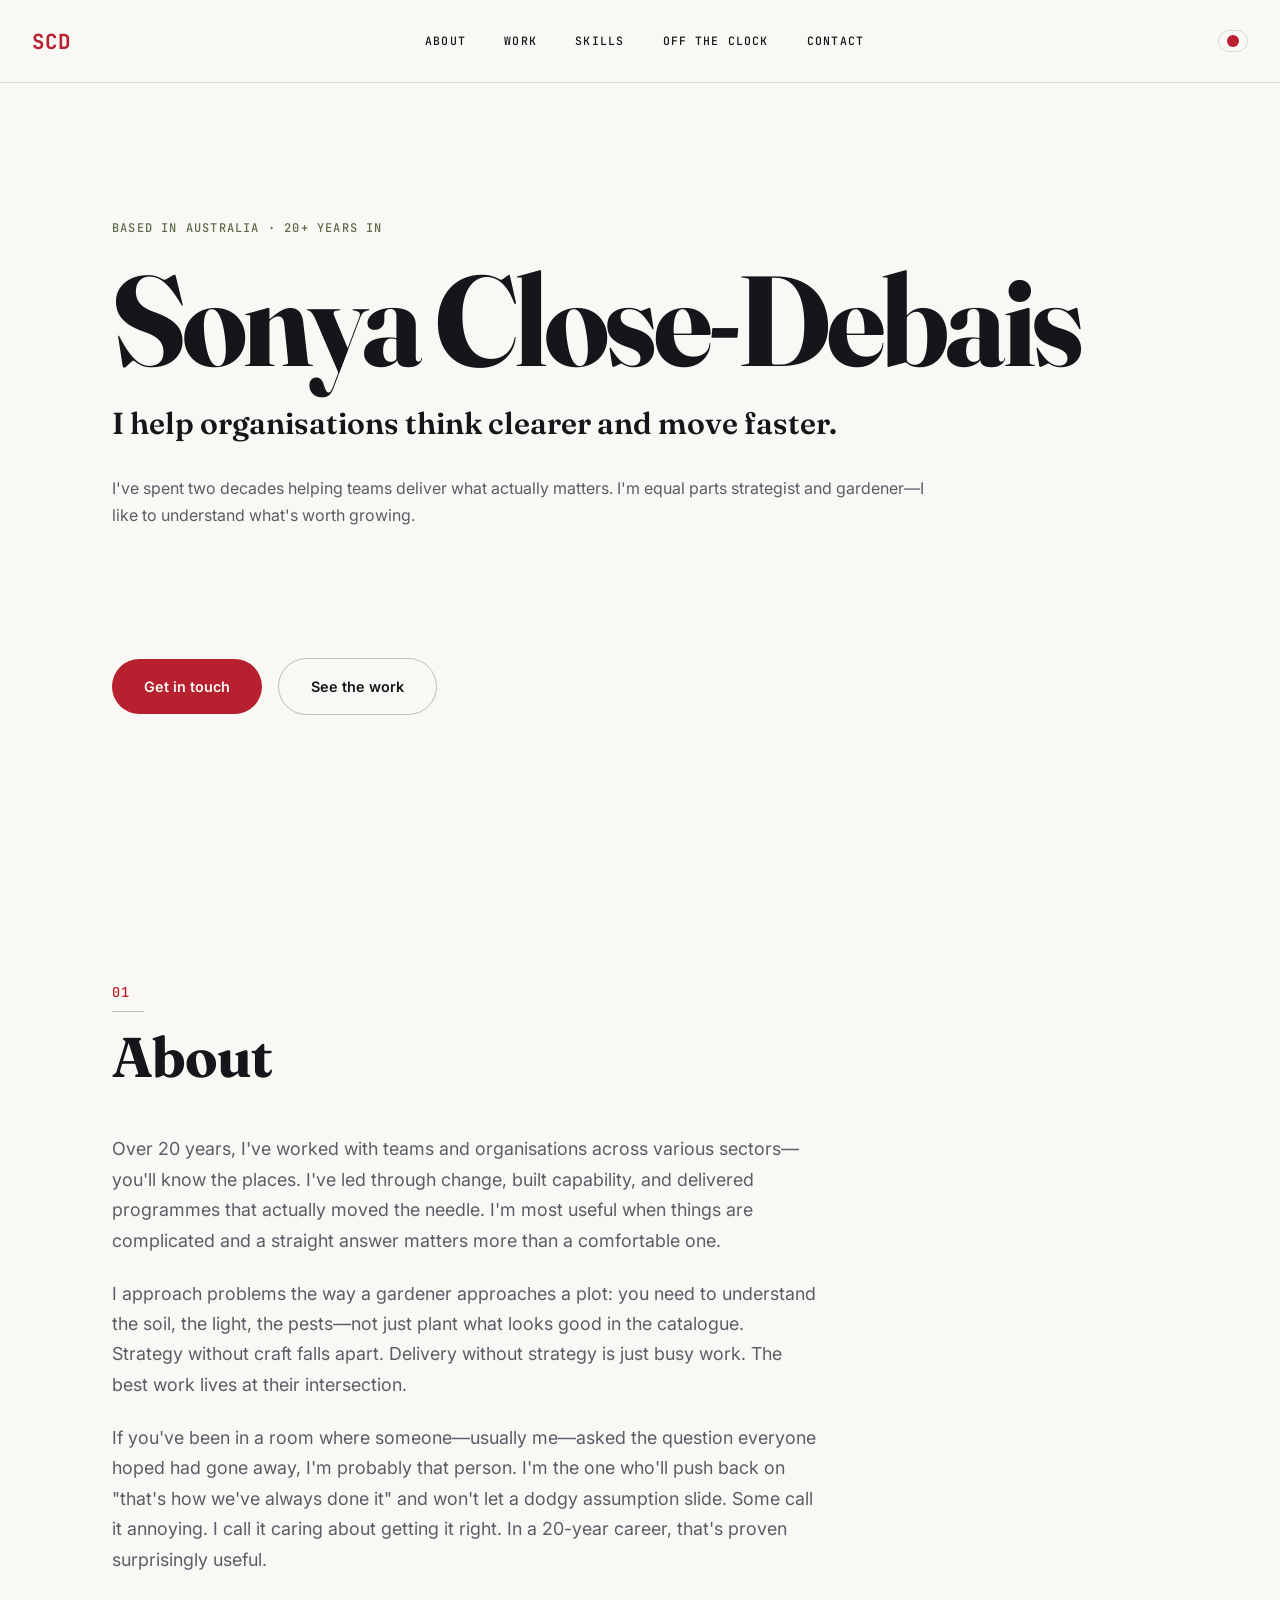
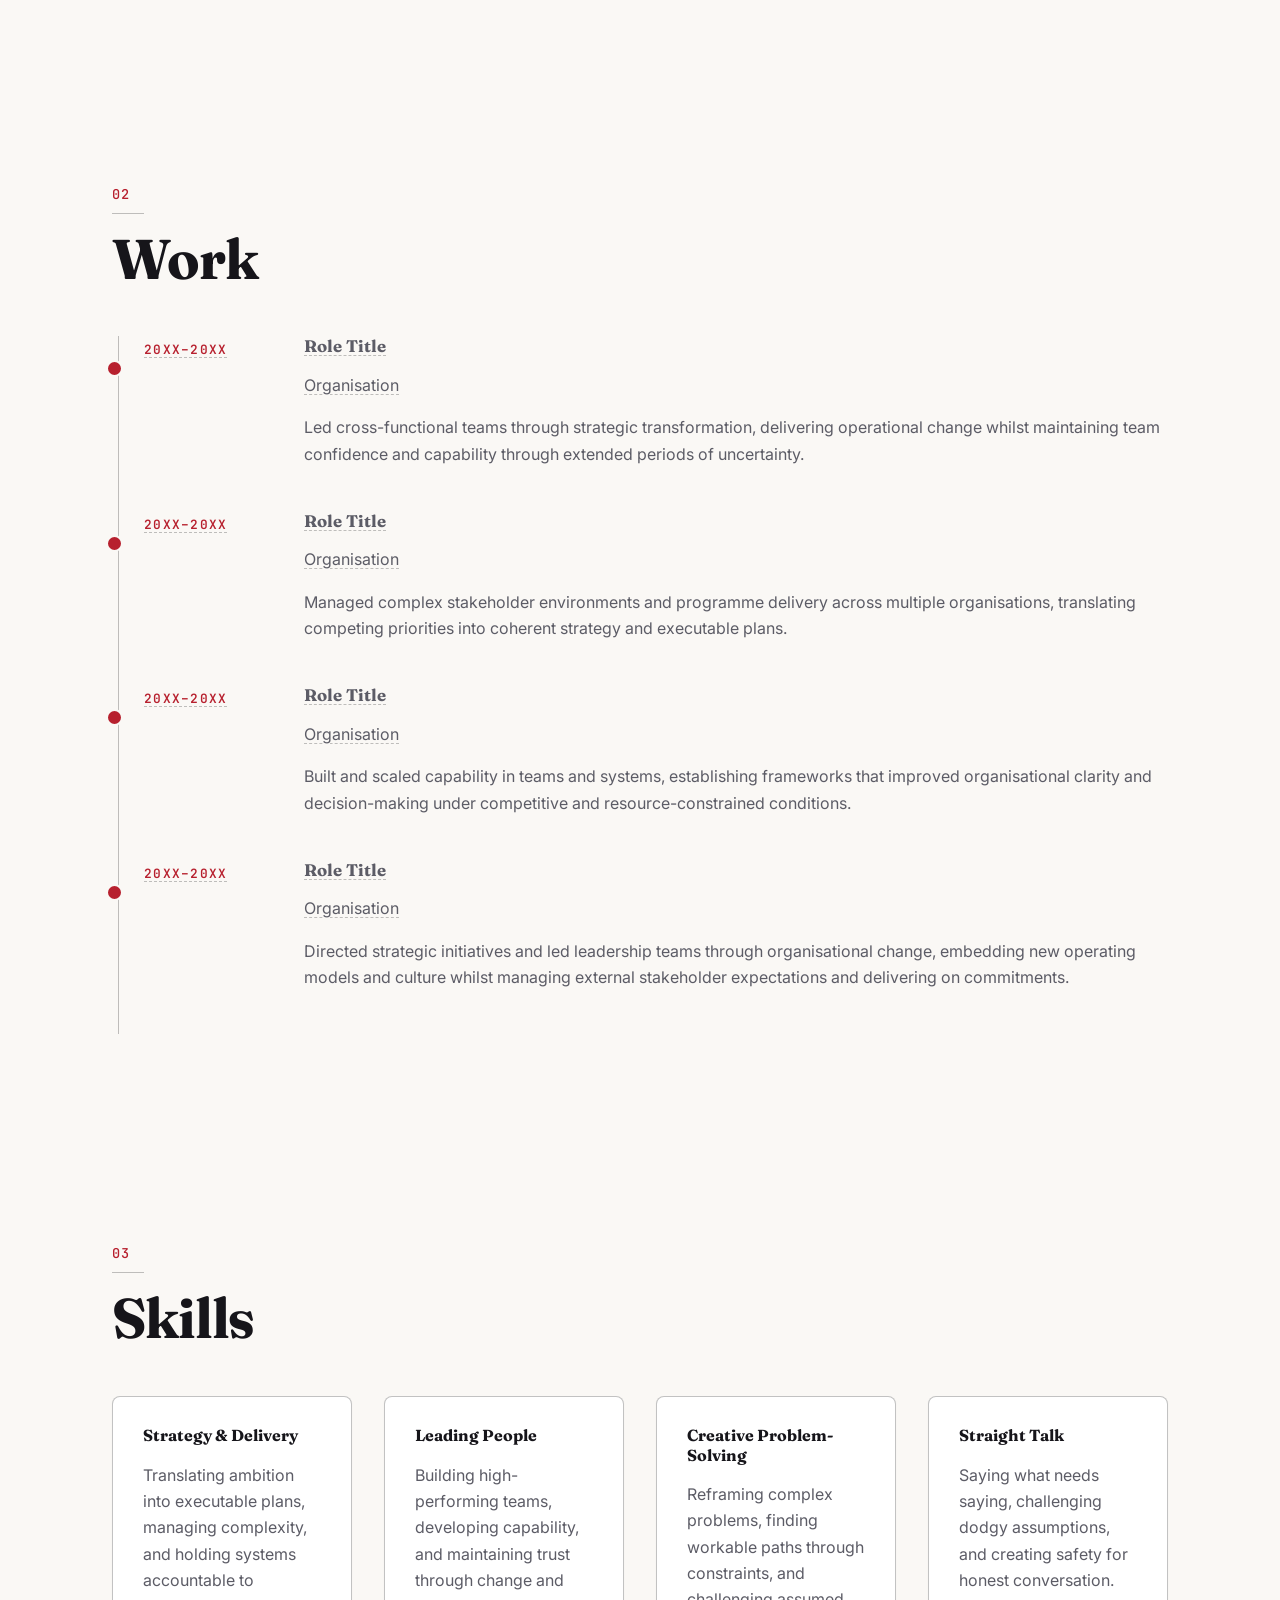
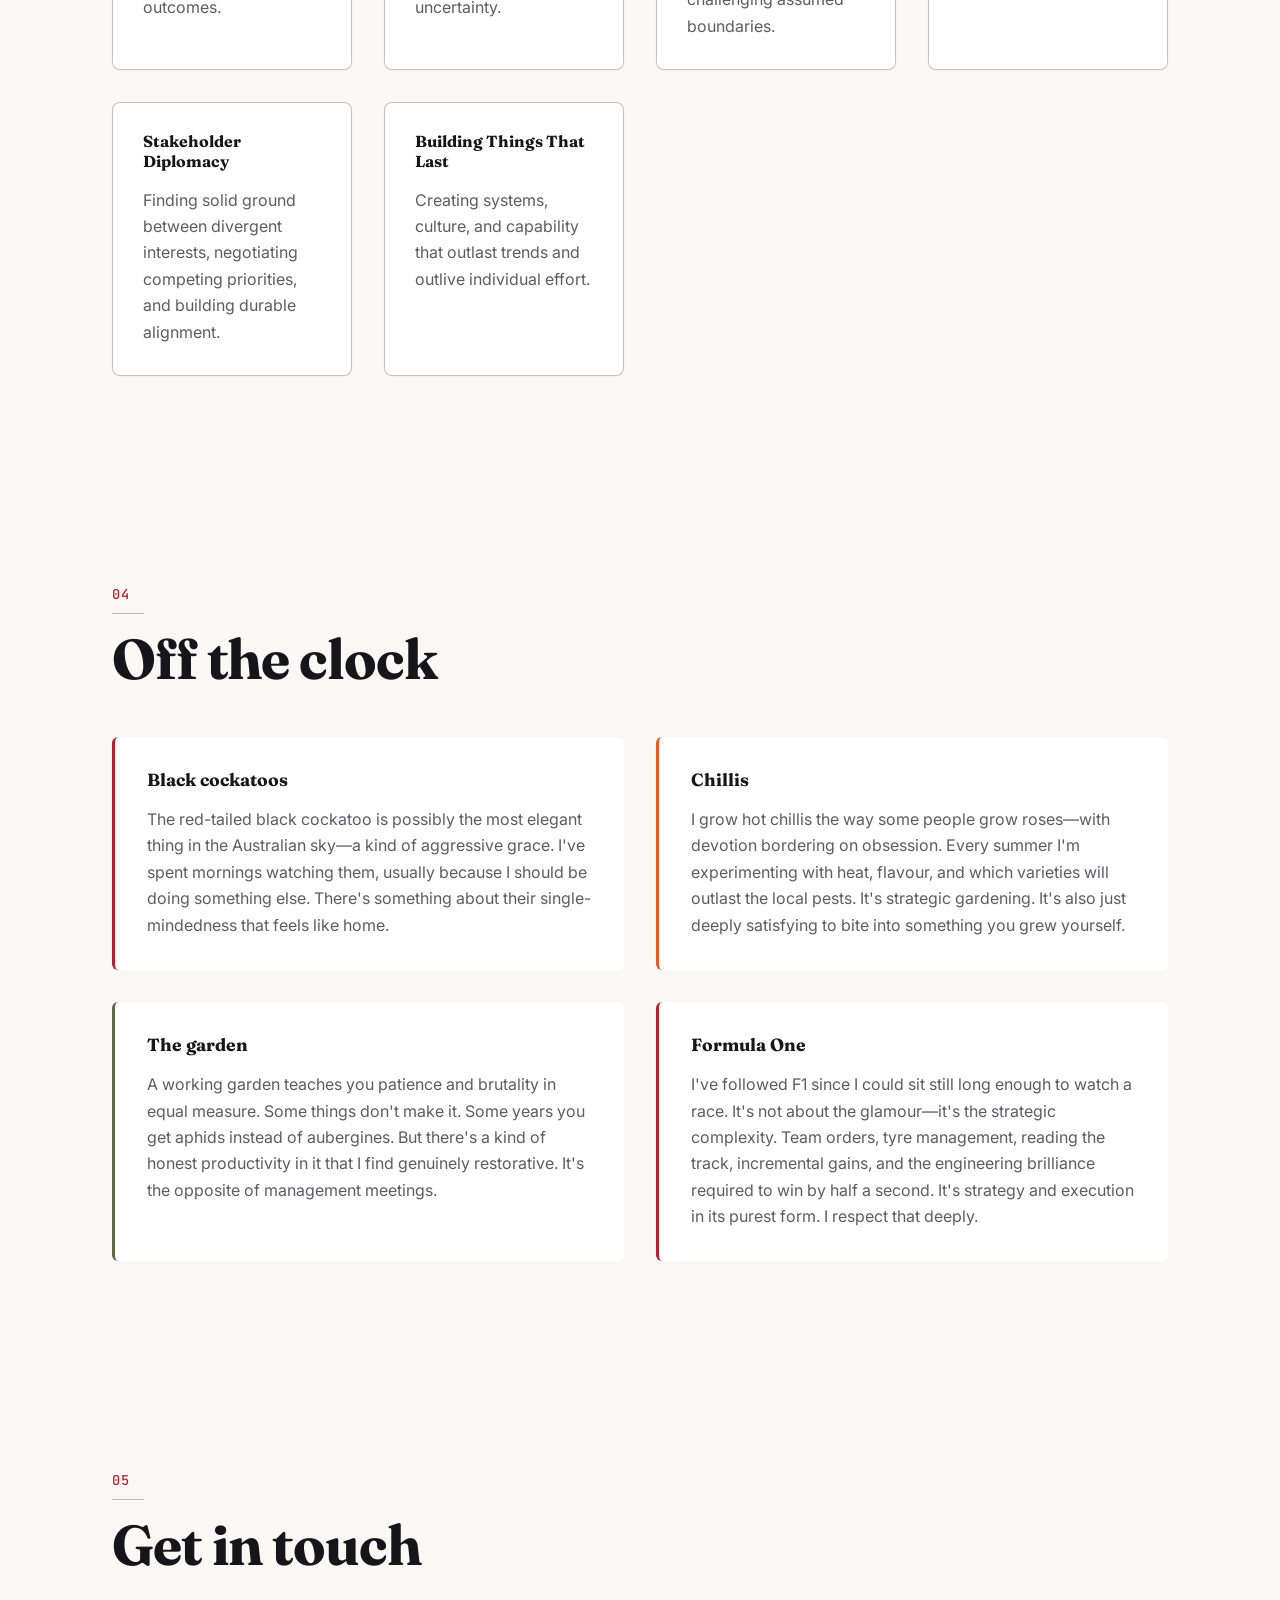
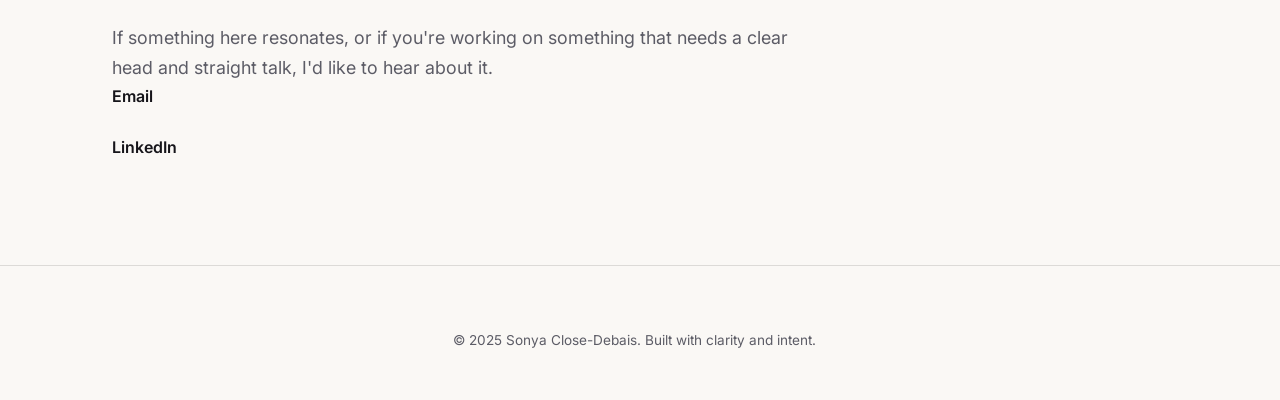
==== index.html @ e841f183 "Add personal site: markup, design system, README, Pages workflow Single-page static site built from " ====
<!doctype html>
<html lang="en-AU">
<head>
    <meta charset="UTF-8">
    <meta name="viewport" content="width=device-width, initial-scale=1.0">
    <title>Sonya Close-Debais</title>
    <meta name="description" content="Sonya Close-Debais. Strategy, delivery, and straight talk. 20+ years building things that matter.">
    <link rel="stylesheet" href="styles.css">
</head>
<body>
    <a class="skip" href="#top">Skip to content</a>

    <header class="nav">
        <a class="nav-mark" href="#top">SCD</a>
        <nav class="nav-links">
            <a href="#about">About</a>
            <a href="#work">Work</a>
            <a href="#skills">Skills</a>
            <a href="#offclock">Off the clock</a>
            <a href="#contact">Contact</a>
        </nav>
        <button class="theme-toggle" aria-label="Toggle colour theme">
            <span class="theme-toggle-dot"></span>
        </button>
    </header>

    <main>
        <!-- Hero -->
        <section class="hero" id="top">
            <p class="eyebrow">Based in Australia · 20+ years in</p>
            <h1 class="hero-name">Sonya Close-Debais</h1>
            <p class="hero-line">I help organisations think clearer and move faster.</p>
            <p class="hero-sub">I've spent two decades helping teams deliver what actually matters. I'm equal parts strategist and gardener—I like to understand what's worth growing.</p>
            <div class="hero-cta">
                <a class="btn btn-primary" href="#contact">Get in touch</a>
                <a class="btn btn-ghost" href="#work">See the work</a>
            </div>
        </section>

        <!-- About -->
        <section class="section" id="about">
            <p class="section-num">01</p>
            <h2 class="section-title">About</h2>
            <div class="prose">
                <p>Over 20 years, I've worked with teams and organisations across various sectors—you'll know the places. I've led through change, built capability, and delivered programmes that actually moved the needle. I'm most useful when things are complicated and a straight answer matters more than a comfortable one.</p>
                <p>I approach problems the way a gardener approaches a plot: you need to understand the soil, the light, the pests—not just plant what looks good in the catalogue. Strategy without craft falls apart. Delivery without strategy is just busy work. The best work lives at their intersection.</p>
                <p>If you've been in a room where someone—usually me—asked the question everyone hoped had gone away, I'm probably that person. I'm the one who'll push back on "that's how we've always done it" and won't let a dodgy assumption slide. Some call it annoying. I call it caring about getting it right. In a 20-year career, that's proven surprisingly useful.</p>
            </div>
        </section>

        <!-- Work -->
        <section class="section" id="work">
            <p class="section-num">02</p>
            <h2 class="section-title">Work</h2>
            <ol class="timeline">
                <li class="timeline-item">
                    <div class="timeline-meta">
                        <span class="timeline-year ph">20XX–20XX</span>
                    </div>
                    <div class="timeline-body">
                        <h3 class="timeline-role"><span class="ph">Role Title</span></h3>
                        <p class="timeline-org"><span class="ph">Organisation</span></p>
                        <p class="timeline-desc">Led cross-functional teams through strategic transformation, delivering operational change whilst maintaining team confidence and capability through extended periods of uncertainty.</p>
                    </div>
                </li>
                <li class="timeline-item">
                    <div class="timeline-meta">
                        <span class="timeline-year ph">20XX–20XX</span>
                    </div>
                    <div class="timeline-body">
                        <h3 class="timeline-role"><span class="ph">Role Title</span></h3>
                        <p class="timeline-org"><span class="ph">Organisation</span></p>
                        <p class="timeline-desc">Managed complex stakeholder environments and programme delivery across multiple organisations, translating competing priorities into coherent strategy and executable plans.</p>
                    </div>
                </li>
                <li class="timeline-item">
                    <div class="timeline-meta">
                        <span class="timeline-year ph">20XX–20XX</span>
                    </div>
                    <div class="timeline-body">
                        <h3 class="timeline-role"><span class="ph">Role Title</span></h3>
                        <p class="timeline-org"><span class="ph">Organisation</span></p>
                        <p class="timeline-desc">Built and scaled capability in teams and systems, establishing frameworks that improved organisational clarity and decision-making under competitive and resource-constrained conditions.</p>
                    </div>
                </li>
                <li class="timeline-item">
                    <div class="timeline-meta">
                        <span class="timeline-year ph">20XX–20XX</span>
                    </div>
                    <div class="timeline-body">
                        <h3 class="timeline-role"><span class="ph">Role Title</span></h3>
                        <p class="timeline-org"><span class="ph">Organisation</span></p>
                        <p class="timeline-desc">Directed strategic initiatives and led leadership teams through organisational change, embedding new operating models and culture whilst managing external stakeholder expectations and delivering on commitments.</p>
                    </div>
                </li>
            </ol>
        </section>

        <!-- Skills -->
        <section class="section" id="skills">
            <p class="section-num">03</p>
            <h2 class="section-title">Skills</h2>
            <ul class="skills-grid">
                <li class="skill">
                    <h3 class="skill-name">Strategy & Delivery</h3>
                    <p class="skill-desc">Translating ambition into executable plans, managing complexity, and holding systems accountable to outcomes.</p>
                </li>
                <li class="skill">
                    <h3 class="skill-name">Leading People</h3>
                    <p class="skill-desc">Building high-performing teams, developing capability, and maintaining trust through change and uncertainty.</p>
                </li>
                <li class="skill">
                    <h3 class="skill-name">Creative Problem-Solving</h3>
                    <p class="skill-desc">Reframing complex problems, finding workable paths through constraints, and challenging assumed boundaries.</p>
                </li>
                <li class="skill">
                    <h3 class="skill-name">Straight Talk</h3>
                    <p class="skill-desc">Saying what needs saying, challenging dodgy assumptions, and creating safety for honest conversation.</p>
                </li>
                <li class="skill">
                    <h3 class="skill-name">Stakeholder Diplomacy</h3>
                    <p class="skill-desc">Finding solid ground between divergent interests, negotiating competing priorities, and building durable alignment.</p>
                </li>
                <li class="skill">
                    <h3 class="skill-name">Building Things That Last</h3>
                    <p class="skill-desc">Creating systems, culture, and capability that outlast trends and outlive individual effort.</p>
                </li>
            </ul>
        </section>

        <!-- Off the clock -->
        <section class="section" id="offclock">
            <p class="section-num">04</p>
            <h2 class="section-title">Off the clock</h2>
            <div class="passions">
                <article class="passion">
                    <h3 class="passion-name">Black cockatoos</h3>
                    <p class="passion-text">The red-tailed black cockatoo is possibly the most elegant thing in the Australian sky—a kind of aggressive grace. I've spent mornings watching them, usually because I should be doing something else. There's something about their single-mindedness that feels like home.</p>
                </article>
                <article class="passion">
                    <h3 class="passion-name">Chillis</h3>
                    <p class="passion-text">I grow hot chillis the way some people grow roses—with devotion bordering on obsession. Every summer I'm experimenting with heat, flavour, and which varieties will outlast the local pests. It's strategic gardening. It's also just deeply satisfying to bite into something you grew yourself.</p>
                </article>
                <article class="passion">
                    <h3 class="passion-name">The garden</h3>
                    <p class="passion-text">A working garden teaches you patience and brutality in equal measure. Some things don't make it. Some years you get aphids instead of aubergines. But there's a kind of honest productivity in it that I find genuinely restorative. It's the opposite of management meetings.</p>
                </article>
                <article class="passion">
                    <h3 class="passion-name">Formula One</h3>
                    <p class="passion-text">I've followed F1 since I could sit still long enough to watch a race. It's not about the glamour—it's the strategic complexity. Team orders, tyre management, reading the track, incremental gains, and the engineering brilliance required to win by half a second. It's strategy and execution in its purest form. I respect that deeply.</p>
                </article>
            </div>
        </section>

        <!-- Contact -->
        <section class="section" id="contact">
            <p class="section-num">05</p>
            <h2 class="section-title">Get in touch</h2>
            <p class="prose">If something here resonates, or if you're working on something that needs a clear head and straight talk, I'd like to hear about it.</p>
            <div class="contact-links">
                <a class="contact-link" href="mailto:s.closedebais@gmail.com">Email</a>
                <a class="contact-link" href="https://www.linkedin.com/in/sonya-close-debais-901bb893/" target="_blank" rel="noopener">LinkedIn</a>
            </div>
        </section>
    </main>

    <footer class="footer">
        <p>© 2025 Sonya Close-Debais. Built with clarity and intent. <span class="footer-mark"></span></p>
    </footer>

    <script src="script.js"></script>
</body>
</html>
---- styles.css ----
/* ============================================================================
   SONYA CLOSE-DEBAIS PORTFOLIO
   Design System: Black Cockatoo
   ─────────────────────────────────────────────────────────────────────────
   A restrained, confident personal site. Deep charcoal ground, crimson tail
   flash, muted garden olive. Editorial rhythm, generous whitespace, F1 detail.
   ============================================================================ */

@import url('https://fonts.googleapis.com/css2?family=Fraunces:opsz,wght@9..144,600;9..144,700&family=Inter:wght@400;500;600&family=JetBrains+Mono:wght@400;500&display=swap');

/* ============================================================================
   RESET & BASE
   ============================================================================ */

* {
  box-sizing: border-box;
}

html {
  scroll-behavior: smooth;
}

@media (prefers-reduced-motion: reduce) {
  html {
    scroll-behavior: auto;
  }
}

body,
h1,
h2,
h3,
h4,
h5,
h6,
p,
ul,
ol,
dl,
dd,
figure {
  margin: 0;
  padding: 0;
}

img,
svg,
video {
  display: block;
  max-width: 100%;
  height: auto;
}

a {
  color: inherit;
  text-decoration: none;
}

button {
  font: inherit;
  border: none;
  background: none;
  cursor: pointer;
  padding: 0;
}

::selection {
  background-color: var(--accent);
  color: var(--bg);
}

/* ============================================================================
   COLOUR TOKENS – LIGHT THEME (base :root)
   ============================================================================ */

:root {
  /* Ground & Ink */
  --bg: #faf8f5;
  --bg-raised: #ffffff;
  --ink: #16151a;
  --ink-soft: #5c5c66;

  /* Accents */
  --accent: #b7202e;
  --accent-soft: #d84d2a;
  --olive: #5c6b4a;
  --chilli: #e85a2a;

  /* Detail */
  --line: rgba(0, 0, 0, 0.12);
  --line-bold: rgba(0, 0, 0, 0.24);

  /* Spacing scale (for consistency) */
  --space-xs: 0.5rem;
  --space-sm: 1rem;
  --space-md: 1.5rem;
  --space-lg: 2rem;
  --space-xl: 3rem;
  --space-2xl: 4rem;
}

/* ============================================================================
   COLOUR TOKENS – DARK THEME (system preference)
   ============================================================================ */

@media (prefers-color-scheme: dark) {
  :root:not([data-theme="light"]) {
    --bg: #111013;
    --bg-raised: #1a1820;
    --ink: #f2efe9;
    --ink-soft: #d4cfc7;

    --accent: #e2564f;
    --accent-soft: #f07548;
    --olive: #8ea070;
    --chilli: #f07548;

    --line: rgba(255, 255, 255, 0.14);
    --line-bold: rgba(255, 255, 255, 0.28);
  }
}

/* ============================================================================
   COLOUR TOKENS – DARK THEME (explicit override)
   ============================================================================ */

:root[data-theme="dark"] {
  --bg: #111013;
  --bg-raised: #1a1820;
  --ink: #f2efe9;
  --ink-soft: #d4cfc7;

  --accent: #e2564f;
  --accent-soft: #f07548;
  --olive: #8ea070;
  --chilli: #f07548;

  --line: rgba(255, 255, 255, 0.14);
  --line-bold: rgba(255, 255, 255, 0.28);
}

/* ============================================================================
   BODY & TYPOGRAPHY
   ============================================================================ */

body {
  background-color: var(--bg);
  color: var(--ink);
  font-family: Inter, system-ui, sans-serif;
  font-size: 1.0625rem;
  line-height: 1.6;
  font-weight: 400;
}

h1,
h2,
h3,
h4,
h5,
h6 {
  font-family: Fraunces, Georgia, serif;
  font-weight: 700;
  line-height: 1.1;
}

/* Display type (hero) */
.hero-name {
  font-family: Fraunces, Georgia, serif;
  font-size: clamp(3rem, 11vw, 8rem);
  font-weight: 700;
  line-height: 0.92;
  letter-spacing: -0.03em;
}

/* Section titles */
.section-title {
  font-family: Fraunces, Georgia, serif;
  font-size: clamp(2.25rem, 5vw, 3.5rem);
  font-weight: 700;
  line-height: 1.05;
  letter-spacing: -0.02em;
  margin-bottom: clamp(2rem, 4vw, 3rem);
}

/* Monospace for numerals, labels, labels */
.section-num,
.timeline-year,
.eyebrow,
.nav-links a {
  font-family: JetBrains Mono, IBM Plex Mono, ui-monospace, monospace;
  font-size: clamp(0.65rem, 1vw, 0.85rem);
  font-weight: 500;
  letter-spacing: 0.1em;
  text-transform: uppercase;
}

/* ============================================================================
   SKIP LINK
   ============================================================================ */

.skip {
  position: absolute;
  top: 0;
  left: 0;
  z-index: 10000;
  padding: var(--space-sm) var(--space-md);
  background-color: var(--accent);
  color: var(--bg);
  border-radius: 0 0 8px 0;
  transform: translateY(-100%);
  transition: transform 0.3s ease;
}

.skip:focus {
  transform: translateY(0);
}

/* ============================================================================
   NAVIGATION
   ============================================================================ */

.nav {
  position: sticky;
  top: 0;
  z-index: 100;
  display: flex;
  align-items: center;
  justify-content: space-between;
  padding: var(--space-md) var(--space-lg);
  background: rgba(var(--bg-rgb), 0.8);
  backdrop-filter: blur(12px);
  border-bottom: 1px solid var(--line);

  /* CSS custom property fallback for background */
  --bg-rgb: 250, 248, 245;
}

:root[data-theme="dark"] .nav,
@media (prefers-color-scheme: dark) {
  :root:not([data-theme="light"]) .nav {
    --bg-rgb: 17, 16, 19;
  }
}

.nav-mark {
  font-family: JetBrains Mono, IBM Plex Mono, ui-monospace, monospace;
  font-size: clamp(1rem, 2vw, 1.3rem);
  font-weight: 700;
  color: var(--accent);
  letter-spacing: 0.05em;
}

.nav-links {
  display: flex;
  list-style: none;
  gap: clamp(1.5rem, 3vw, 2.5rem);
  align-items: center;
}

.nav-links a {
  position: relative;
  color: var(--ink);
  font-size: clamp(0.65rem, 0.9vw, 0.75rem);
  padding: 0.5rem 0;
  transition: color 0.3s ease;
}

.nav-links a:hover {
  color: var(--accent);
}

.nav-links a.is-active {
  color: var(--accent);
  font-weight: 600;
}

.nav-links a:focus-visible {
  outline: 2px solid var(--accent);
  outline-offset: 4px;
  border-radius: 2px;
}

.theme-toggle {
  display: flex;
  align-items: center;
  gap: var(--space-xs);
  padding: 4px 8px;
  border: 1px solid var(--line);
  border-radius: 20px;
  background-color: transparent;
  transition: border-color 0.3s ease;
  cursor: pointer;
}

.theme-toggle:hover {
  border-color: var(--accent);
}

.theme-toggle:focus-visible {
  outline: 2px solid var(--accent);
  outline-offset: 2px;
}

.theme-toggle-dot {
  width: 12px;
  height: 12px;
  border-radius: 50%;
  background-color: var(--accent);
  transition: transform 0.3s ease;
}

/* ============================================================================
   HERO SECTION
   ============================================================================ */

.hero {
  display: flex;
  flex-direction: column;
  align-items: flex-start;
  justify-content: center;
  min-height: min(88vh, 60rem);
  width: 100%;
  max-width: 72rem;
  margin-inline: auto;
  padding-inline: clamp(1.25rem, 5vw, 3rem);
  padding-top: clamp(3rem, 6vw, 5rem);
  padding-bottom: clamp(4rem, 8vw, 7rem);
}

.eyebrow {
  color: var(--olive);
  margin-bottom: var(--space-md);
  font-size: clamp(0.65rem, 1vw, 0.75rem);
}

.hero-name {
  word-break: break-word;
  margin-bottom: var(--space-md);
}

.hero-line {
  font-family: Fraunces, Georgia, serif;
  font-size: clamp(1.25rem, 2.5vw, 1.9rem);
  font-weight: 600;
  line-height: 1.3;
  max-width: 48rem;
  margin-bottom: var(--space-lg);
  color: var(--ink);
}

.hero-sub {
  font-size: clamp(1rem, 1.2vw, 1.1rem);
  line-height: 1.7;
  max-width: 52rem;
  margin-bottom: var(--space-2xl);
  color: var(--ink-soft);
}

.hero-cta {
  display: flex;
  flex-wrap: wrap;
  gap: 1rem;
  align-items: center;
  margin-top: var(--space-2xl);
}

/* ============================================================================
   BUTTONS
   ============================================================================ */

.btn {
  display: inline-flex;
  align-items: center;
  justify-content: center;
  padding: clamp(0.75rem, 1.5vw, 1rem) clamp(1.5rem, 3vw, 2rem);
  border-radius: 50px;
  font-size: clamp(0.9rem, 1vw, 1rem);
  font-weight: 600;
  transition: transform 0.3s ease, background-color 0.3s ease, color 0.3s ease;
}

.btn:hover {
  transform: translateY(-2px);
}

.btn:focus-visible {
  outline: 2px solid var(--accent);
  outline-offset: 4px;
}

.btn-primary {
  background-color: var(--accent);
  color: var(--bg);
}

.btn-primary:hover {
  background-color: var(--accent-soft);
}

.btn-ghost {
  background-color: transparent;
  color: var(--ink);
  border: 1px solid var(--line-bold);
}

.btn-ghost:hover {
  border-color: var(--accent);
  color: var(--accent);
}

/* ============================================================================
   SECTIONS
   ============================================================================ */

.section {
  width: 100%;
  max-width: 72rem;
  margin-inline: auto;
  padding-inline: clamp(1.25rem, 5vw, 3rem);
  padding-top: clamp(4rem, 8vw, 7rem);
  padding-bottom: clamp(4rem, 8vw, 7rem);
  opacity: 0;
  transform: translateY(18px);
  transition: opacity 0.6s ease, transform 0.6s ease;
}

.section.is-visible {
  opacity: 1;
  transform: none;
}

@media (prefers-reduced-motion: reduce) {
  .section {
    opacity: 1;
    transform: none;
    transition: none;
  }
}

.section-num {
  position: relative;
  display: inline-block;
  color: var(--accent);
  margin-bottom: var(--space-md);
  font-size: clamp(0.75rem, 1.2vw, 0.85rem);
}

.section-num::after {
  content: '';
  display: block;
  position: absolute;
  bottom: -8px;
  left: 0;
  width: 2rem;
  height: 1px;
  background-color: var(--line-bold);
}

.prose {
  font-size: clamp(1.0625rem, 1.4vw, 1.1875rem);
  line-height: 1.7;
  color: var(--ink-soft);
  max-width: 44rem;
}

.prose + .prose {
  margin-top: 1.25em;
}

.prose p + p {
  margin-top: 1.25em;
}

/* ============================================================================
   PLACEHOLDER TEXT
   ============================================================================ */

.ph {
  color: var(--ink-soft);
  text-decoration: underline dashed var(--line-bold);
  text-decoration-thickness: 1px;
  text-underline-offset: 3px;
}

/* ============================================================================
   TIMELINE
   ============================================================================ */

.timeline {
  position: relative;
  list-style: none;
  padding-left: 0;
}

.timeline::before {
  content: '';
  position: absolute;
  left: 6px;
  top: 0;
  bottom: 0;
  width: 1px;
  background-color: var(--line-bold);
}

.timeline-item {
  position: relative;
  display: grid;
  grid-template-columns: 8.5rem 1fr;
  gap: 1.5rem;
  padding: 0 0 clamp(2rem, 3.5vw, 2.75rem) 2rem;
  opacity: 0;
  transform: translateY(18px);
  transition: opacity 0.6s ease, transform 0.6s ease;
}

.timeline-item.is-visible {
  opacity: 1;
  transform: none;
}

@media (max-width: 720px) {
  .timeline-item {
    grid-template-columns: 1fr;
    padding-left: 2rem;
    gap: 1rem;
  }
}

/* Stagger animation for timeline items */
.timeline-item:nth-child(1) {
  transition-delay: 0.06s;
}

.timeline-item:nth-child(2) {
  transition-delay: 0.12s;
}

.timeline-item:nth-child(3) {
  transition-delay: 0.18s;
}

.timeline-item:nth-child(4) {
  transition-delay: 0.24s;
}

.timeline-item:nth-child(5) {
  transition-delay: 0.3s;
}

.timeline-item:nth-child(n + 6) {
  transition-delay: calc((var(--index, 0) + 1) * 0.06s);
}

@media (prefers-reduced-motion: reduce) {
  .timeline-item {
    opacity: 1;
    transform: none;
    transition: none;
    transition-delay: 0s;
  }
}

.timeline-item::before {
  content: '';
  position: absolute;
  left: -6px;
  top: 1.5rem;
  width: 13px;
  height: 13px;
  border-radius: 50%;
  background-color: var(--accent);
  border: 2px solid var(--bg);
}

.timeline-meta {
  display: flex;
  flex-direction: column;
  gap: var(--space-xs);
  padding-top: 0.25rem;
}

.timeline-year {
  color: var(--accent);
  font-weight: 600;
}

.timeline-body {
  display: flex;
  flex-direction: column;
  gap: var(--space-sm);
}

.timeline-role {
  font-family: Fraunces, Georgia, serif;
  font-size: clamp(1.05rem, 1.3vw, 1.2rem);
  font-weight: 700;
  line-height: 1.2;
}

.timeline-org {
  color: var(--ink-soft);
  font-size: 1rem;
}

.timeline-desc {
  color: var(--ink-soft);
  font-size: 1rem;
  line-height: 1.65;
}

/* ============================================================================
   SKILLS GRID
   ============================================================================ */

.skills-grid {
  display: grid;
  grid-template-columns: repeat(auto-fit, minmax(15rem, 1fr));
  gap: clamp(1.25rem, 2.5vw, 2rem);
  list-style: none;
  padding-left: 0;
}

.skill {
  padding: clamp(1.5rem, 2.5vw, 1.85rem);
  background-color: var(--bg-raised);
  border: 1px solid var(--line-bold);
  border-radius: 8px;
  box-shadow: 0 1px 2px rgba(0, 0, 0, 0.04);
  opacity: 0;
  transform: translateY(18px);
  transition: opacity 0.6s ease, transform 0.6s ease, border-color 0.3s ease,
    transform 0.3s ease;
}

.skill.is-visible {
  opacity: 1;
  transform: none;
}

/* Stagger animation for skills */
.skill:nth-child(1) {
  transition-delay: 0.06s;
}

.skill:nth-child(2) {
  transition-delay: 0.12s;
}

.skill:nth-child(3) {
  transition-delay: 0.18s;
}

.skill:nth-child(4) {
  transition-delay: 0.24s;
}

.skill:nth-child(5) {
  transition-delay: 0.3s;
}

.skill:nth-child(6) {
  transition-delay: 0.36s;
}

.skill:nth-child(n + 7) {
  transition-delay: calc((var(--index, 0) + 1) * 0.06s);
}

@media (prefers-reduced-motion: reduce) {
  .skill {
    opacity: 1;
    transform: none;
    transition: border-color 0.3s ease;
    transition-delay: 0s;
  }
}

.skill:hover {
  transform: translateY(-3px);
  border-color: var(--accent);
}

.skill:focus-visible {
  outline: 2px solid var(--accent);
  outline-offset: 2px;
}

.skill-name {
  font-family: Fraunces, Georgia, serif;
  font-size: clamp(1rem, 1.2vw, 1.1rem);
  font-weight: 700;
  margin-bottom: var(--space-sm);
  line-height: 1.2;
}

.skill-desc {
  font-size: 1rem;
  color: var(--ink-soft);
  line-height: 1.65;
}

/* ============================================================================
   PASSIONS GRID
   ============================================================================ */

.passions {
  display: grid;
  grid-template-columns: repeat(2, 1fr);
  gap: clamp(1.25rem, 2.5vw, 2rem);
  list-style: none;
  padding-left: 0;
}

@media (max-width: 900px) {
  .passions {
    grid-template-columns: 1fr;
  }
}

.passion {
  padding: clamp(1.5rem, 3vw, 2rem);
  background-color: var(--bg-raised);
  border-left: 3px solid var(--accent);
  border-radius: 6px;
  opacity: 0;
  transform: translateY(18px);
  transition: opacity 0.6s ease, transform 0.6s ease;
}

.passion.is-visible {
  opacity: 1;
  transform: none;
}

/* Stagger animation for passions */
.passion:nth-child(1) {
  transition-delay: 0.06s;
  border-left-color: var(--accent);
}

.passion:nth-child(2) {
  transition-delay: 0.12s;
  border-left-color: var(--chilli);
}

.passion:nth-child(3) {
  transition-delay: 0.18s;
  border-left-color: var(--olive);
}

.passion:nth-child(4) {
  transition-delay: 0.24s;
  border-left-color: var(--accent);
}

@media (prefers-reduced-motion: reduce) {
  .passion {
    opacity: 1;
    transform: none;
    transition: none;
    transition-delay: 0s;
  }
}

.passion-name {
  font-family: Fraunces, Georgia, serif;
  font-size: clamp(1.1rem, 1.3vw, 1.25rem);
  font-weight: 700;
  margin-bottom: var(--space-sm);
  line-height: 1.2;
}

.passion-text {
  font-size: 1rem;
  color: var(--ink-soft);
  line-height: 1.65;
}

/* ============================================================================
   CONTACT LINKS
   ============================================================================ */

.contact-links {
  display: flex;
  flex-direction: column;
  gap: var(--space-md);
  list-style: none;
  padding-left: 0;
}

.contact-link {
  position: relative;
  display: inline-flex;
  align-items: center;
  font-size: clamp(1rem, 1.2vw, 1.15rem);
  font-weight: 600;
  color: var(--ink);
  background: linear-gradient(
    to right,
    var(--accent) 0%,
    var(--accent) 0%,
    transparent 0%
  );
  background-size: 0% 2px;
  background-position: left bottom;
  background-repeat: no-repeat;
  transition: background-size 0.4s ease;
  padding-bottom: 2px;
}

.contact-link:hover {
  background-size: 100% 2px;
}

.contact-link:focus-visible {
  outline: 2px solid var(--accent);
  outline-offset: 4px;
  border-radius: 2px;
}

/* ============================================================================
   FOOTER
   ============================================================================ */

.footer {
  padding: var(--space-2xl) var(--space-lg) var(--space-xl);
  text-align: center;
  border-top: 1px solid var(--line);
  color: var(--ink-soft);
  font-size: clamp(0.85rem, 0.95vw, 0.9rem);
}

.footer-mark {
  display: inline-block;
  font-family: JetBrains Mono, IBM Plex Mono, ui-monospace, monospace;
  font-weight: 700;
  color: var(--accent);
  margin-right: var(--space-xs);
}

/* ============================================================================
   FOCUS VISIBLE (global override for clarity)
   ============================================================================ */

*:focus-visible {
  outline-color: var(--accent);
}

/* ============================================================================
   UTILITIES & RESPONSIVE
   ============================================================================ */

@media (max-width: 640px) {
  .nav {
    padding: var(--space-md);
  }

  .nav-links {
    gap: var(--space-md);
  }

  .hero {
    min-height: auto;
    padding: var(--space-2xl) var(--space-lg);
  }

  .section {
    padding: var(--space-2xl) var(--space-lg);
  }
}

/* Ensure no horizontal scroll on any viewport */
body,
html {
  overflow-x: hidden;
  max-width: 100vw;
}

/* ============================================================================
   END STYLESHEET
   ============================================================================ */
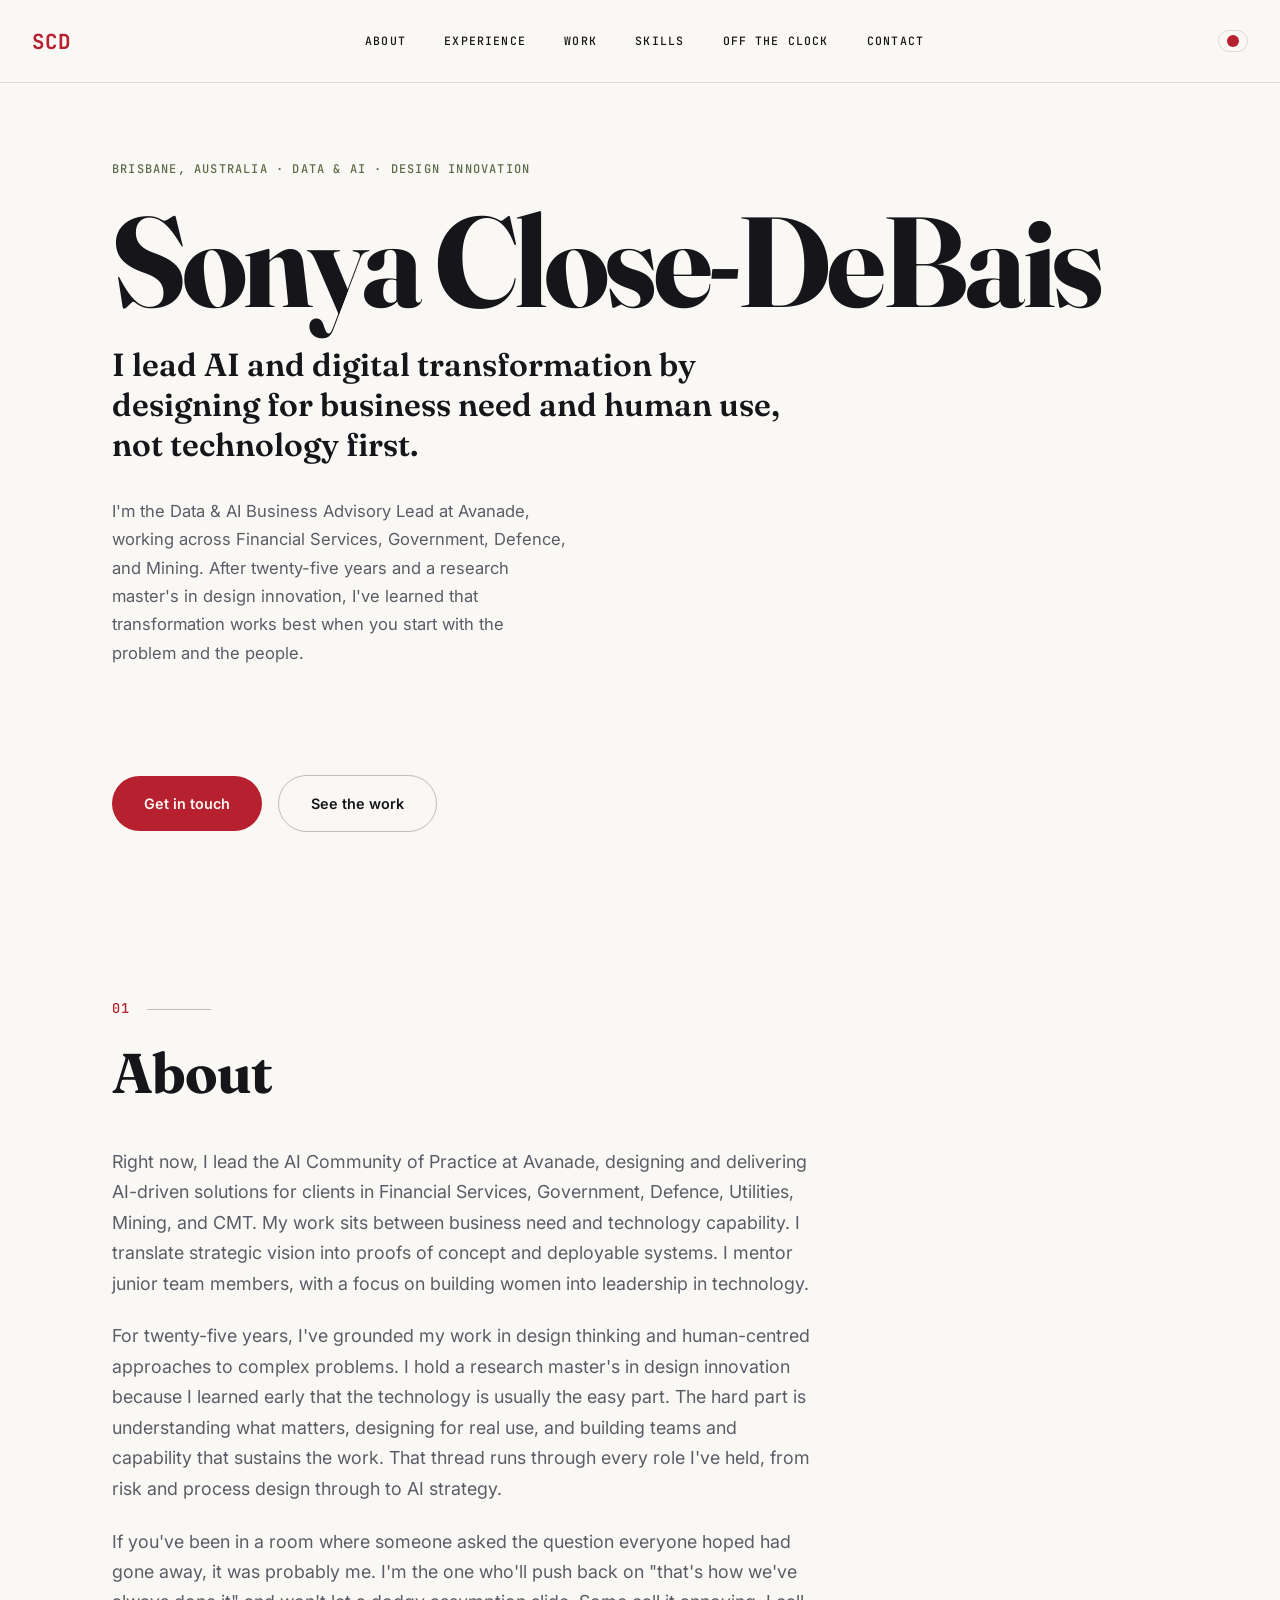
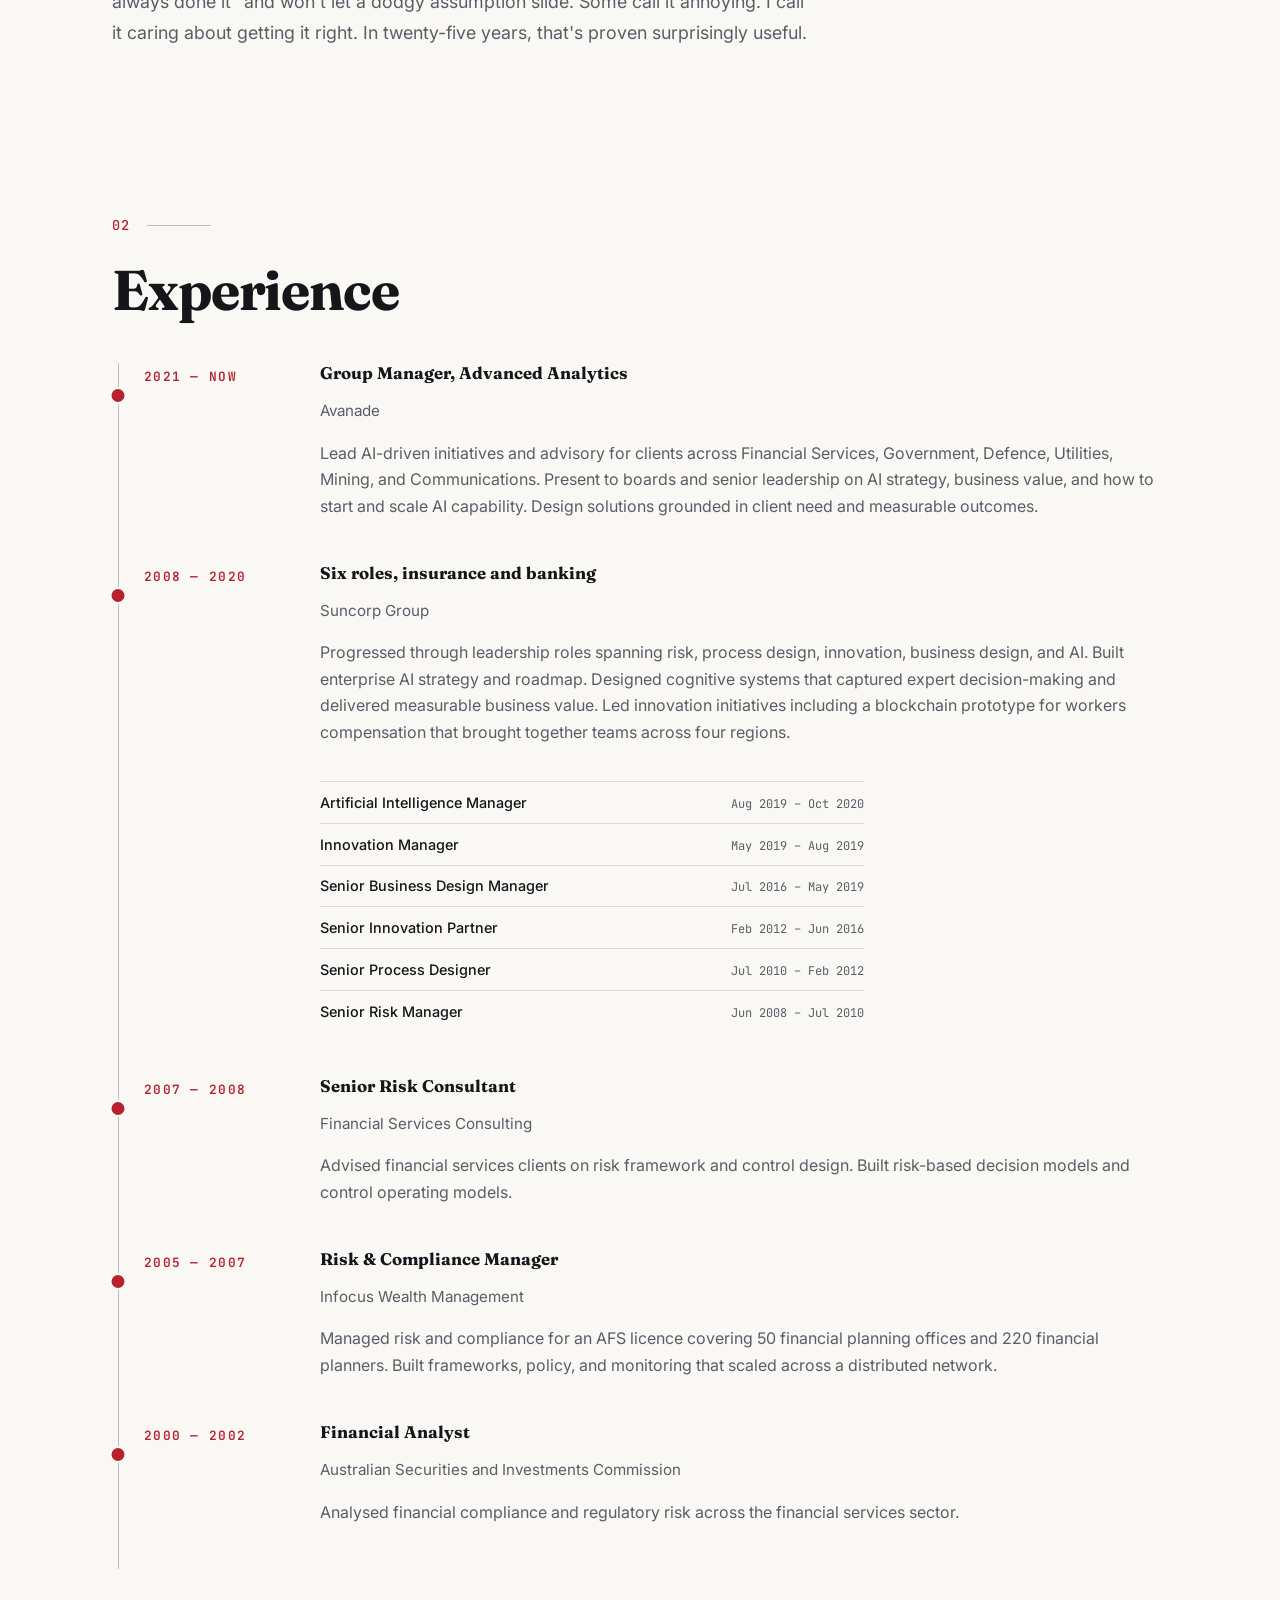
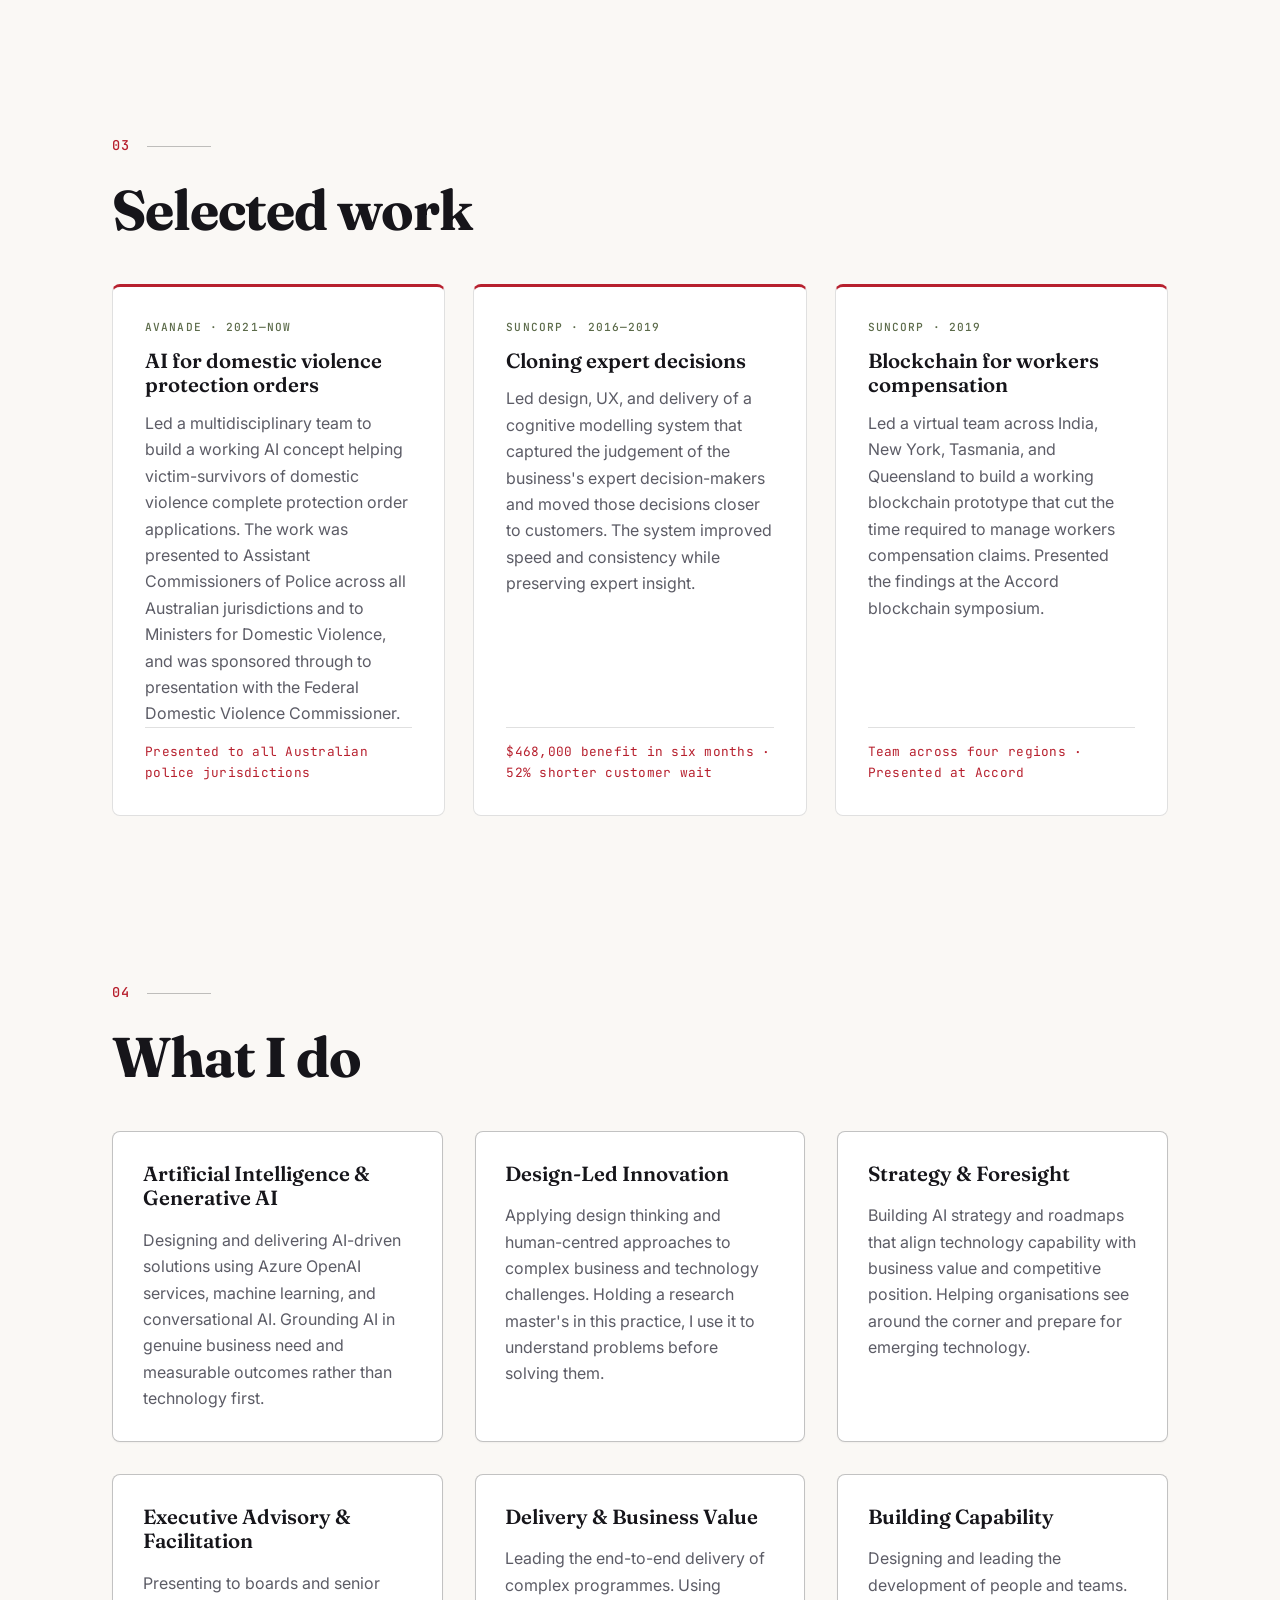
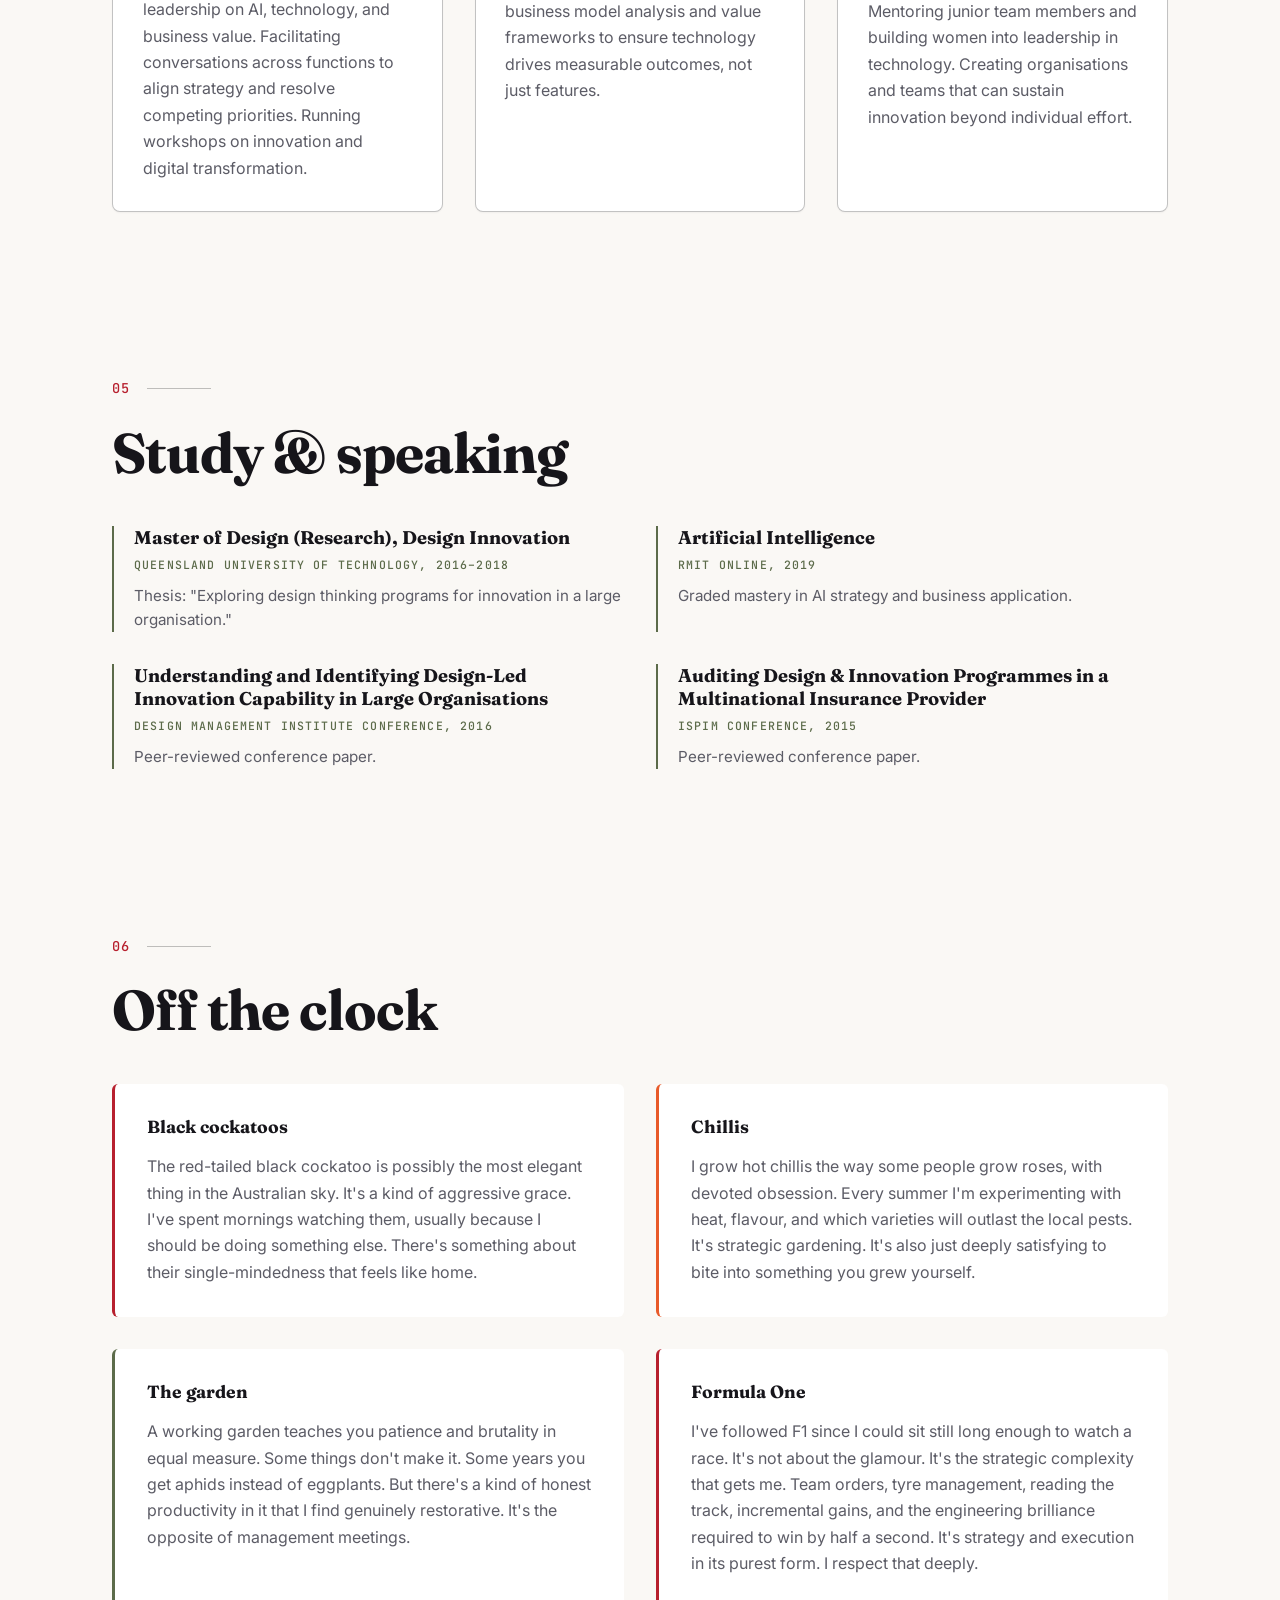
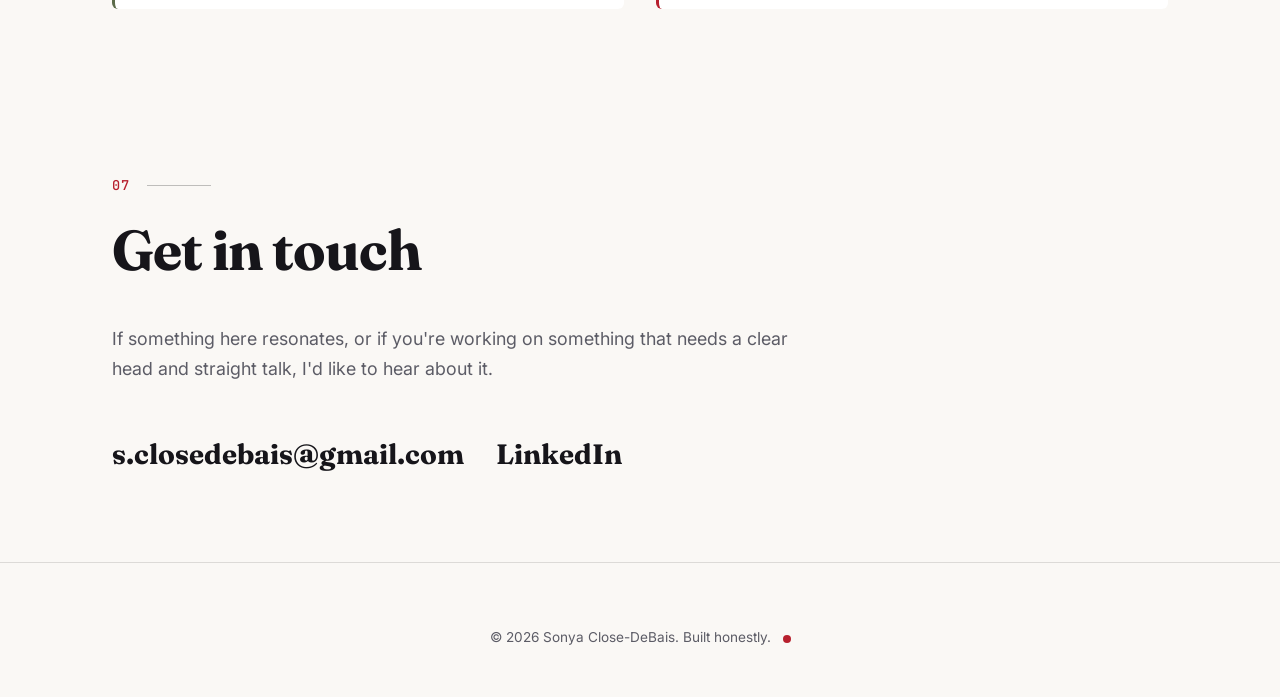
==== commit ba99348c: "Build out site with real profile content and new sections Replace all placeholder career data with t" ====
--- a/index.html
+++ b/index.html
@@ -3,8 +3,9 @@
 <head>
     <meta charset="UTF-8">
     <meta name="viewport" content="width=device-width, initial-scale=1.0">
-    <title>Sonya Close-Debais</title>
-    <meta name="description" content="Sonya Close-Debais. Strategy, delivery, and straight talk. 20+ years building things that matter.">
+    <meta name="color-scheme" content="light dark">
+    <title>Sonya Close-DeBais | Data & AI Advisory</title>
+    <meta name="description" content="Sonya Close-DeBais. Data & AI Business Advisory Lead at Avanade. 25+ years in design-led digital transformation, AI strategy, and building capability.">
     <link rel="stylesheet" href="styles.css">
 </head>
 <body>
@@ -14,7 +15,8 @@
         <a class="nav-mark" href="#top">SCD</a>
         <nav class="nav-links">
             <a href="#about">About</a>
-            <a href="#work">Work</a>
+            <a href="#work">Experience</a>
+            <a href="#highlights">Work</a>
             <a href="#skills">Skills</a>
             <a href="#offclock">Off the clock</a>
             <a href="#contact">Contact</a>
@@ -27,10 +29,10 @@
     <main>
         <!-- Hero -->
         <section class="hero" id="top">
-            <p class="eyebrow">Based in Australia · 20+ years in</p>
-            <h1 class="hero-name">Sonya Close-Debais</h1>
-            <p class="hero-line">I help organisations think clearer and move faster.</p>
-            <p class="hero-sub">I've spent two decades helping teams deliver what actually matters. I'm equal parts strategist and gardener—I like to understand what's worth growing.</p>
+            <p class="eyebrow">Brisbane, Australia · Data & AI · Design innovation</p>
+            <h1 class="hero-name">Sonya Close-DeBais</h1>
+            <p class="hero-line">I lead AI and digital transformation by designing for business need and human use, not technology first.</p>
+            <p class="hero-sub">I'm the Data & AI Business Advisory Lead at Avanade, working across Financial Services, Government, Defence, and Mining. After twenty-five years and a research master's in design innovation, I've learned that transformation works best when you start with the problem and the people.</p>
             <div class="hero-cta">
                 <a class="btn btn-primary" href="#contact">Get in touch</a>
                 <a class="btn btn-ghost" href="#work">See the work</a>
@@ -42,130 +44,202 @@
             <p class="section-num">01</p>
             <h2 class="section-title">About</h2>
             <div class="prose">
-                <p>Over 20 years, I've worked with teams and organisations across various sectors—you'll know the places. I've led through change, built capability, and delivered programmes that actually moved the needle. I'm most useful when things are complicated and a straight answer matters more than a comfortable one.</p>
-                <p>I approach problems the way a gardener approaches a plot: you need to understand the soil, the light, the pests—not just plant what looks good in the catalogue. Strategy without craft falls apart. Delivery without strategy is just busy work. The best work lives at their intersection.</p>
-                <p>If you've been in a room where someone—usually me—asked the question everyone hoped had gone away, I'm probably that person. I'm the one who'll push back on "that's how we've always done it" and won't let a dodgy assumption slide. Some call it annoying. I call it caring about getting it right. In a 20-year career, that's proven surprisingly useful.</p>
-            </div>
-        </section>
-
-        <!-- Work -->
+                <p>Right now, I lead the AI Community of Practice at Avanade, designing and delivering AI-driven solutions for clients in Financial Services, Government, Defence, Utilities, Mining, and CMT. My work sits between business need and technology capability. I translate strategic vision into proofs of concept and deployable systems. I mentor junior team members, with a focus on building women into leadership in technology.</p>
+                <p>For twenty-five years, I've grounded my work in design thinking and human-centred approaches to complex problems. I hold a research master's in design innovation because I learned early that the technology is usually the easy part. The hard part is understanding what matters, designing for real use, and building teams and capability that sustains the work. That thread runs through every role I've held, from risk and process design through to AI strategy.</p>
+                <p>If you've been in a room where someone asked the question everyone hoped had gone away, it was probably me. I'm the one who'll push back on "that's how we've always done it" and won't let a dodgy assumption slide. Some call it annoying. I call it caring about getting it right. In twenty-five years, that's proven surprisingly useful.</p>
+            </div>
+        </section>
+
+        <!-- Experience -->
         <section class="section" id="work">
             <p class="section-num">02</p>
-            <h2 class="section-title">Work</h2>
+            <h2 class="section-title">Experience</h2>
             <ol class="timeline">
                 <li class="timeline-item">
                     <div class="timeline-meta">
-                        <span class="timeline-year ph">20XX–20XX</span>
-                    </div>
-                    <div class="timeline-body">
-                        <h3 class="timeline-role"><span class="ph">Role Title</span></h3>
-                        <p class="timeline-org"><span class="ph">Organisation</span></p>
-                        <p class="timeline-desc">Led cross-functional teams through strategic transformation, delivering operational change whilst maintaining team confidence and capability through extended periods of uncertainty.</p>
-                    </div>
-                </li>
-                <li class="timeline-item">
-                    <div class="timeline-meta">
-                        <span class="timeline-year ph">20XX–20XX</span>
-                    </div>
-                    <div class="timeline-body">
-                        <h3 class="timeline-role"><span class="ph">Role Title</span></h3>
-                        <p class="timeline-org"><span class="ph">Organisation</span></p>
-                        <p class="timeline-desc">Managed complex stakeholder environments and programme delivery across multiple organisations, translating competing priorities into coherent strategy and executable plans.</p>
-                    </div>
-                </li>
-                <li class="timeline-item">
-                    <div class="timeline-meta">
-                        <span class="timeline-year ph">20XX–20XX</span>
-                    </div>
-                    <div class="timeline-body">
-                        <h3 class="timeline-role"><span class="ph">Role Title</span></h3>
-                        <p class="timeline-org"><span class="ph">Organisation</span></p>
-                        <p class="timeline-desc">Built and scaled capability in teams and systems, establishing frameworks that improved organisational clarity and decision-making under competitive and resource-constrained conditions.</p>
-                    </div>
-                </li>
-                <li class="timeline-item">
-                    <div class="timeline-meta">
-                        <span class="timeline-year ph">20XX–20XX</span>
-                    </div>
-                    <div class="timeline-body">
-                        <h3 class="timeline-role"><span class="ph">Role Title</span></h3>
-                        <p class="timeline-org"><span class="ph">Organisation</span></p>
-                        <p class="timeline-desc">Directed strategic initiatives and led leadership teams through organisational change, embedding new operating models and culture whilst managing external stakeholder expectations and delivering on commitments.</p>
+                        <span class="timeline-year">2021 — now</span>
+                    </div>
+                    <div class="timeline-body">
+                        <h3 class="timeline-role">Group Manager, Advanced Analytics</h3>
+                        <p class="timeline-org">Avanade</p>
+                        <p class="timeline-desc">Lead AI-driven initiatives and advisory for clients across Financial Services, Government, Defence, Utilities, Mining, and Communications. Present to boards and senior leadership on AI strategy, business value, and how to start and scale AI capability. Design solutions grounded in client need and measurable outcomes.</p>
+                    </div>
+                </li>
+                <li class="timeline-item">
+                    <div class="timeline-meta">
+                        <span class="timeline-year">2008 — 2020</span>
+                    </div>
+                    <div class="timeline-body">
+                        <h3 class="timeline-role">Six roles, insurance and banking</h3>
+                        <p class="timeline-org">Suncorp Group</p>
+                        <p class="timeline-desc">Progressed through leadership roles spanning risk, process design, innovation, business design, and AI. Built enterprise AI strategy and roadmap. Designed cognitive systems that captured expert decision-making and delivered measurable business value. Led innovation initiatives including a blockchain prototype for workers compensation that brought together teams across four regions.</p>
+                        <ul class="timeline-roles">
+                            <li><span class="timeline-roles-title">Artificial Intelligence Manager</span> <span class="timeline-roles-date">Aug 2019 – Oct 2020</span></li>
+                            <li><span class="timeline-roles-title">Innovation Manager</span> <span class="timeline-roles-date">May 2019 – Aug 2019</span></li>
+                            <li><span class="timeline-roles-title">Senior Business Design Manager</span> <span class="timeline-roles-date">Jul 2016 – May 2019</span></li>
+                            <li><span class="timeline-roles-title">Senior Innovation Partner</span> <span class="timeline-roles-date">Feb 2012 – Jun 2016</span></li>
+                            <li><span class="timeline-roles-title">Senior Process Designer</span> <span class="timeline-roles-date">Jul 2010 – Feb 2012</span></li>
+                            <li><span class="timeline-roles-title">Senior Risk Manager</span> <span class="timeline-roles-date">Jun 2008 – Jul 2010</span></li>
+                        </ul>
+                    </div>
+                </li>
+                <li class="timeline-item">
+                    <div class="timeline-meta">
+                        <span class="timeline-year">2007 — 2008</span>
+                    </div>
+                    <div class="timeline-body">
+                        <h3 class="timeline-role">Senior Risk Consultant</h3>
+                        <p class="timeline-org">Financial Services Consulting</p>
+                        <p class="timeline-desc">Advised financial services clients on risk framework and control design. Built risk-based decision models and control operating models.</p>
+                    </div>
+                </li>
+                <li class="timeline-item">
+                    <div class="timeline-meta">
+                        <span class="timeline-year">2005 — 2007</span>
+                    </div>
+                    <div class="timeline-body">
+                        <h3 class="timeline-role">Risk & Compliance Manager</h3>
+                        <p class="timeline-org">Infocus Wealth Management</p>
+                        <p class="timeline-desc">Managed risk and compliance for an AFS licence covering 50 financial planning offices and 220 financial planners. Built frameworks, policy, and monitoring that scaled across a distributed network.</p>
+                    </div>
+                </li>
+                <li class="timeline-item">
+                    <div class="timeline-meta">
+                        <span class="timeline-year">2000 — 2002</span>
+                    </div>
+                    <div class="timeline-body">
+                        <h3 class="timeline-role">Financial Analyst</h3>
+                        <p class="timeline-org">Australian Securities and Investments Commission</p>
+                        <p class="timeline-desc">Analysed financial compliance and regulatory risk across the financial services sector.</p>
                     </div>
                 </li>
             </ol>
+        </section>
+
+        <!-- Selected work -->
+        <section class="section" id="highlights">
+            <p class="section-num">03</p>
+            <h2 class="section-title">Selected work</h2>
+            <div class="cases">
+                <article class="case">
+                    <p class="case-kicker">Avanade · 2021—now</p>
+                    <h3 class="case-title">AI for domestic violence protection orders</h3>
+                    <p class="case-text">Led a multidisciplinary team to build a working AI concept helping victim-survivors of domestic violence complete protection order applications. The work was presented to Assistant Commissioners of Police across all Australian jurisdictions and to Ministers for Domestic Violence, and was sponsored through to presentation with the Federal Domestic Violence Commissioner.</p>
+                    <p class="case-metric">Presented to all Australian police jurisdictions</p>
+                </article>
+                <article class="case">
+                    <p class="case-kicker">Suncorp · 2016—2019</p>
+                    <h3 class="case-title">Cloning expert decisions</h3>
+                    <p class="case-text">Led design, UX, and delivery of a cognitive modelling system that captured the judgement of the business's expert decision-makers and moved those decisions closer to customers. The system improved speed and consistency while preserving expert insight.</p>
+                    <p class="case-metric">$468,000 benefit in six months · 52% shorter customer wait</p>
+                </article>
+                <article class="case">
+                    <p class="case-kicker">Suncorp · 2019</p>
+                    <h3 class="case-title">Blockchain for workers compensation</h3>
+                    <p class="case-text">Led a virtual team across India, New York, Tasmania, and Queensland to build a working blockchain prototype that cut the time required to manage workers compensation claims. Presented the findings at the Accord blockchain symposium.</p>
+                    <p class="case-metric">Team across four regions · Presented at Accord</p>
+                </article>
+            </div>
         </section>
 
         <!-- Skills -->
         <section class="section" id="skills">
-            <p class="section-num">03</p>
-            <h2 class="section-title">Skills</h2>
+            <p class="section-num">04</p>
+            <h2 class="section-title">What I do</h2>
             <ul class="skills-grid">
                 <li class="skill">
-                    <h3 class="skill-name">Strategy & Delivery</h3>
-                    <p class="skill-desc">Translating ambition into executable plans, managing complexity, and holding systems accountable to outcomes.</p>
-                </li>
-                <li class="skill">
-                    <h3 class="skill-name">Leading People</h3>
-                    <p class="skill-desc">Building high-performing teams, developing capability, and maintaining trust through change and uncertainty.</p>
-                </li>
-                <li class="skill">
-                    <h3 class="skill-name">Creative Problem-Solving</h3>
-                    <p class="skill-desc">Reframing complex problems, finding workable paths through constraints, and challenging assumed boundaries.</p>
-                </li>
-                <li class="skill">
-                    <h3 class="skill-name">Straight Talk</h3>
-                    <p class="skill-desc">Saying what needs saying, challenging dodgy assumptions, and creating safety for honest conversation.</p>
-                </li>
-                <li class="skill">
-                    <h3 class="skill-name">Stakeholder Diplomacy</h3>
-                    <p class="skill-desc">Finding solid ground between divergent interests, negotiating competing priorities, and building durable alignment.</p>
-                </li>
-                <li class="skill">
-                    <h3 class="skill-name">Building Things That Last</h3>
-                    <p class="skill-desc">Creating systems, culture, and capability that outlast trends and outlive individual effort.</p>
+                    <h3 class="skill-name">Artificial Intelligence & Generative AI</h3>
+                    <p class="skill-desc">Designing and delivering AI-driven solutions using Azure OpenAI services, machine learning, and conversational AI. Grounding AI in genuine business need and measurable outcomes rather than technology first.</p>
+                </li>
+                <li class="skill">
+                    <h3 class="skill-name">Design-Led Innovation</h3>
+                    <p class="skill-desc">Applying design thinking and human-centred approaches to complex business and technology challenges. Holding a research master's in this practice, I use it to understand problems before solving them.</p>
+                </li>
+                <li class="skill">
+                    <h3 class="skill-name">Strategy & Foresight</h3>
+                    <p class="skill-desc">Building AI strategy and roadmaps that align technology capability with business value and competitive position. Helping organisations see around the corner and prepare for emerging technology.</p>
+                </li>
+                <li class="skill">
+                    <h3 class="skill-name">Executive Advisory & Facilitation</h3>
+                    <p class="skill-desc">Presenting to boards and senior leadership on AI, technology, and business value. Facilitating conversations across functions to align strategy and resolve competing priorities. Running workshops on innovation and digital transformation.</p>
+                </li>
+                <li class="skill">
+                    <h3 class="skill-name">Delivery & Business Value</h3>
+                    <p class="skill-desc">Leading the end-to-end delivery of complex programmes. Using business model analysis and value frameworks to ensure technology drives measurable outcomes, not just features.</p>
+                </li>
+                <li class="skill">
+                    <h3 class="skill-name">Building Capability</h3>
+                    <p class="skill-desc">Designing and leading the development of people and teams. Mentoring junior team members and building women into leadership in technology. Creating organisations and teams that can sustain innovation beyond individual effort.</p>
+                </li>
+            </ul>
+        </section>
+
+        <!-- Education & Speaking -->
+        <section class="section" id="education">
+            <p class="section-num">05</p>
+            <h2 class="section-title">Study &amp; speaking</h2>
+            <ul class="edu-list">
+                <li class="edu-item">
+                    <h3 class="edu-title">Master of Design (Research), Design Innovation</h3>
+                    <p class="edu-meta">Queensland University of Technology, 2016–2018</p>
+                    <p class="edu-note">Thesis: "Exploring design thinking programs for innovation in a large organisation."</p>
+                </li>
+                <li class="edu-item">
+                    <h3 class="edu-title">Artificial Intelligence</h3>
+                    <p class="edu-meta">RMIT Online, 2019</p>
+                    <p class="edu-note">Graded mastery in AI strategy and business application.</p>
+                </li>
+                <li class="edu-item">
+                    <h3 class="edu-title">Understanding and Identifying Design-Led Innovation Capability in Large Organisations</h3>
+                    <p class="edu-meta">Design Management Institute Conference, 2016</p>
+                    <p class="edu-note">Peer-reviewed conference paper.</p>
+                </li>
+                <li class="edu-item">
+                    <h3 class="edu-title">Auditing Design & Innovation Programmes in a Multinational Insurance Provider</h3>
+                    <p class="edu-meta">ISPIM Conference, 2015</p>
+                    <p class="edu-note">Peer-reviewed conference paper.</p>
                 </li>
             </ul>
         </section>
 
         <!-- Off the clock -->
         <section class="section" id="offclock">
-            <p class="section-num">04</p>
+            <p class="section-num">06</p>
             <h2 class="section-title">Off the clock</h2>
             <div class="passions">
                 <article class="passion">
                     <h3 class="passion-name">Black cockatoos</h3>
-                    <p class="passion-text">The red-tailed black cockatoo is possibly the most elegant thing in the Australian sky—a kind of aggressive grace. I've spent mornings watching them, usually because I should be doing something else. There's something about their single-mindedness that feels like home.</p>
+                    <p class="passion-text">The red-tailed black cockatoo is possibly the most elegant thing in the Australian sky. It's a kind of aggressive grace. I've spent mornings watching them, usually because I should be doing something else. There's something about their single-mindedness that feels like home.</p>
                 </article>
                 <article class="passion">
                     <h3 class="passion-name">Chillis</h3>
-                    <p class="passion-text">I grow hot chillis the way some people grow roses—with devotion bordering on obsession. Every summer I'm experimenting with heat, flavour, and which varieties will outlast the local pests. It's strategic gardening. It's also just deeply satisfying to bite into something you grew yourself.</p>
+                    <p class="passion-text">I grow hot chillis the way some people grow roses, with devoted obsession. Every summer I'm experimenting with heat, flavour, and which varieties will outlast the local pests. It's strategic gardening. It's also just deeply satisfying to bite into something you grew yourself.</p>
                 </article>
                 <article class="passion">
                     <h3 class="passion-name">The garden</h3>
-                    <p class="passion-text">A working garden teaches you patience and brutality in equal measure. Some things don't make it. Some years you get aphids instead of aubergines. But there's a kind of honest productivity in it that I find genuinely restorative. It's the opposite of management meetings.</p>
+                    <p class="passion-text">A working garden teaches you patience and brutality in equal measure. Some things don't make it. Some years you get aphids instead of eggplants. But there's a kind of honest productivity in it that I find genuinely restorative. It's the opposite of management meetings.</p>
                 </article>
                 <article class="passion">
                     <h3 class="passion-name">Formula One</h3>
-                    <p class="passion-text">I've followed F1 since I could sit still long enough to watch a race. It's not about the glamour—it's the strategic complexity. Team orders, tyre management, reading the track, incremental gains, and the engineering brilliance required to win by half a second. It's strategy and execution in its purest form. I respect that deeply.</p>
+                    <p class="passion-text">I've followed F1 since I could sit still long enough to watch a race. It's not about the glamour. It's the strategic complexity that gets me. Team orders, tyre management, reading the track, incremental gains, and the engineering brilliance required to win by half a second. It's strategy and execution in its purest form. I respect that deeply.</p>
                 </article>
             </div>
         </section>
 
         <!-- Contact -->
         <section class="section" id="contact">
-            <p class="section-num">05</p>
+            <p class="section-num">07</p>
             <h2 class="section-title">Get in touch</h2>
             <p class="prose">If something here resonates, or if you're working on something that needs a clear head and straight talk, I'd like to hear about it.</p>
             <div class="contact-links">
-                <a class="contact-link" href="mailto:s.closedebais@gmail.com">Email</a>
+                <a class="contact-link" href="mailto:s.closedebais@gmail.com">s.closedebais@gmail.com</a>
                 <a class="contact-link" href="https://www.linkedin.com/in/sonya-close-debais-901bb893/" target="_blank" rel="noopener">LinkedIn</a>
             </div>
         </section>
     </main>
 
     <footer class="footer">
-        <p>© 2025 Sonya Close-Debais. Built with clarity and intent. <span class="footer-mark"></span></p>
+        <p>© 2026 Sonya Close-DeBais. Built honestly. <span class="footer-mark"></span></p>
     </footer>
 
     <script src="script.js"></script>
--- a/styles.css
+++ b/styles.css
@@ -118,6 +118,10 @@
     --line: rgba(255, 255, 255, 0.14);
     --line-bold: rgba(255, 255, 255, 0.28);
   }
+
+  :root:not([data-theme="light"]) .skill {
+    box-shadow: none;
+  }
 }
 
 /* ============================================================================
@@ -137,6 +141,10 @@
 
   --line: rgba(255, 255, 255, 0.14);
   --line-bold: rgba(255, 255, 255, 0.28);
+}
+
+:root[data-theme="dark"] .skill {
+  box-shadow: none;
 }
 
 /* ============================================================================
@@ -179,7 +187,7 @@
   font-weight: 700;
   line-height: 1.05;
   letter-spacing: -0.02em;
-  margin-bottom: clamp(2rem, 4vw, 3rem);
+  margin-bottom: clamp(2rem, 3.5vw, 2.75rem);
 }
 
 /* Monospace for numerals, labels, labels */
@@ -318,13 +326,13 @@
   flex-direction: column;
   align-items: flex-start;
   justify-content: center;
-  min-height: min(88vh, 60rem);
+  min-height: min(80vh, 52rem);
   width: 100%;
   max-width: 72rem;
   margin-inline: auto;
   padding-inline: clamp(1.25rem, 5vw, 3rem);
   padding-top: clamp(3rem, 6vw, 5rem);
-  padding-bottom: clamp(4rem, 8vw, 7rem);
+  padding-bottom: clamp(3.5rem, 6.5vw, 5.5rem);
 }
 
 .eyebrow {
@@ -340,18 +348,18 @@
 
 .hero-line {
   font-family: Fraunces, Georgia, serif;
-  font-size: clamp(1.25rem, 2.5vw, 1.9rem);
+  font-size: clamp(1.375rem, 2.6vw, 2rem);
   font-weight: 600;
-  line-height: 1.3;
-  max-width: 48rem;
+  line-height: 1.25;
+  max-width: 34ch;
   margin-bottom: var(--space-lg);
   color: var(--ink);
 }
 
 .hero-sub {
-  font-size: clamp(1rem, 1.2vw, 1.1rem);
+  font-size: clamp(1rem, 1.3vw, 1.125rem);
   line-height: 1.7;
-  max-width: 52rem;
+  max-width: 46ch;
   margin-bottom: var(--space-2xl);
   color: var(--ink-soft);
 }
@@ -361,7 +369,7 @@
   flex-wrap: wrap;
   gap: 1rem;
   align-items: center;
-  margin-top: var(--space-2xl);
+  margin-top: clamp(2rem, 4vw, 2.75rem);
 }
 
 /* ============================================================================
@@ -417,8 +425,8 @@
   max-width: 72rem;
   margin-inline: auto;
   padding-inline: clamp(1.25rem, 5vw, 3rem);
-  padding-top: clamp(4rem, 8vw, 7rem);
-  padding-bottom: clamp(4rem, 8vw, 7rem);
+  padding-top: clamp(3.5rem, 6.5vw, 5.5rem);
+  padding-bottom: clamp(3.5rem, 6.5vw, 5.5rem);
   opacity: 0;
   transform: translateY(18px);
   transition: opacity 0.6s ease, transform 0.6s ease;
@@ -438,8 +446,9 @@
 }
 
 .section-num {
-  position: relative;
-  display: inline-block;
+  display: flex;
+  align-items: center;
+  gap: 1rem;
   color: var(--accent);
   margin-bottom: var(--space-md);
   font-size: clamp(0.75rem, 1.2vw, 0.85rem);
@@ -447,16 +456,13 @@
 
 .section-num::after {
   content: '';
-  display: block;
-  position: absolute;
-  bottom: -8px;
-  left: 0;
-  width: 2rem;
+  flex: 0 0 4rem;
   height: 1px;
   background-color: var(--line-bold);
 }
 
 .prose {
+  margin-top: 0;
   font-size: clamp(1.0625rem, 1.4vw, 1.1875rem);
   line-height: 1.7;
   color: var(--ink-soft);
@@ -487,6 +493,7 @@
    ============================================================================ */
 
 .timeline {
+  margin-top: 0;
   position: relative;
   list-style: none;
   padding-left: 0;
@@ -505,7 +512,7 @@
 .timeline-item {
   position: relative;
   display: grid;
-  grid-template-columns: 8.5rem 1fr;
+  grid-template-columns: 9.5rem 1fr;
   gap: 1.5rem;
   padding: 0 0 clamp(2rem, 3.5vw, 2.75rem) 2rem;
   opacity: 0;
@@ -563,13 +570,14 @@
 .timeline-item::before {
   content: '';
   position: absolute;
-  left: -6px;
+  left: 6px;
   top: 1.5rem;
   width: 13px;
   height: 13px;
   border-radius: 50%;
   background-color: var(--accent);
   border: 2px solid var(--bg);
+  transform: translateX(-50%);
 }
 
 .timeline-meta {
@@ -599,7 +607,7 @@
 
 .timeline-org {
   color: var(--ink-soft);
-  font-size: 1rem;
+  font-size: 0.95rem;
 }
 
 .timeline-desc {
@@ -609,15 +617,70 @@
 }
 
 /* ============================================================================
+   TIMELINE ROLES (nested list)
+   ============================================================================ */
+
+.timeline-roles {
+  list-style: none;
+  padding-left: 0;
+  margin-top: 1.25rem;
+  display: flex;
+  flex-direction: column;
+  gap: 0;
+  max-width: 34rem;
+}
+
+.timeline-roles li {
+  display: flex;
+  justify-content: space-between;
+  gap: 1rem;
+  align-items: baseline;
+  padding: 0.55rem 0;
+  border-top: 1px solid var(--line);
+}
+
+@media (max-width: 520px) {
+  .timeline-roles li {
+    flex-wrap: wrap;
+  }
+}
+
+.timeline-roles-title {
+  font-size: 0.9rem;
+  color: var(--ink);
+  font-weight: 500;
+}
+
+.timeline-roles-date {
+  font-family: JetBrains Mono, IBM Plex Mono, ui-monospace, monospace;
+  font-size: 0.75rem;
+  color: var(--ink-soft);
+  white-space: nowrap;
+}
+
+/* ============================================================================
    SKILLS GRID
    ============================================================================ */
 
 .skills-grid {
+  margin-top: 0;
   display: grid;
-  grid-template-columns: repeat(auto-fit, minmax(15rem, 1fr));
+  grid-template-columns: 1fr;
   gap: clamp(1.25rem, 2.5vw, 2rem);
   list-style: none;
   padding-left: 0;
+}
+
+@media (min-width: 600px) {
+  .skills-grid {
+    grid-template-columns: repeat(2, 1fr);
+  }
+}
+
+@media (min-width: 900px) {
+  .skills-grid {
+    grid-template-columns: repeat(3, 1fr);
+  }
 }
 
 .skill {
@@ -687,8 +750,8 @@
 
 .skill-name {
   font-family: Fraunces, Georgia, serif;
-  font-size: clamp(1rem, 1.2vw, 1.1rem);
-  font-weight: 700;
+  font-size: clamp(1.1rem, 1.6vw, 1.3rem);
+  font-weight: 600;
   margin-bottom: var(--space-sm);
   line-height: 1.2;
 }
@@ -700,10 +763,116 @@
 }
 
 /* ============================================================================
+   CASES GRID
+   ============================================================================ */
+
+.cases {
+  margin-top: 0;
+  display: grid;
+  grid-template-columns: 1fr;
+  gap: clamp(1.25rem, 2.5vw, 1.75rem);
+  list-style: none;
+  padding-left: 0;
+}
+
+@media (min-width: 900px) {
+  .cases {
+    grid-template-columns: repeat(3, 1fr);
+  }
+}
+
+.case {
+  display: flex;
+  flex-direction: column;
+  padding: clamp(1.5rem, 3vw, 2rem);
+  background-color: var(--bg-raised);
+  border: 1px solid var(--line);
+  border-top: 3px solid var(--accent);
+  border-radius: 8px;
+  opacity: 0;
+  transform: translateY(18px);
+  transition: opacity 0.6s ease, transform 0.6s ease, border-color 0.3s ease,
+    transform 0.3s ease;
+}
+
+.case.is-visible {
+  opacity: 1;
+  transform: none;
+}
+
+/* Stagger animation for cases */
+.case:nth-child(1) {
+  transition-delay: 0.06s;
+}
+
+.case:nth-child(2) {
+  transition-delay: 0.12s;
+}
+
+.case:nth-child(3) {
+  transition-delay: 0.18s;
+}
+
+@media (prefers-reduced-motion: reduce) {
+  .case {
+    opacity: 1;
+    transform: none;
+    transition: border-color 0.3s ease;
+    transition-delay: 0s;
+  }
+}
+
+.case:hover {
+  transform: translateY(-3px);
+  border-color: var(--accent);
+}
+
+.case:focus-visible {
+  outline: 2px solid var(--accent);
+  outline-offset: 2px;
+}
+
+.case-kicker {
+  font-family: JetBrains Mono, IBM Plex Mono, ui-monospace, monospace;
+  font-size: 0.7rem;
+  font-weight: 500;
+  letter-spacing: 0.1em;
+  text-transform: uppercase;
+  color: var(--olive);
+  margin-bottom: 0.75rem;
+}
+
+.case-title {
+  font-family: Fraunces, Georgia, serif;
+  font-size: clamp(1.1rem, 1.6vw, 1.3rem);
+  font-weight: 600;
+  line-height: 1.2;
+  margin-bottom: 0.75rem;
+}
+
+.case-text {
+  font-size: 1rem;
+  line-height: 1.65;
+  color: var(--ink-soft);
+}
+
+.case-metric {
+  font-family: JetBrains Mono, IBM Plex Mono, ui-monospace, monospace;
+  font-size: 0.8rem;
+  letter-spacing: 0.02em;
+  color: var(--accent);
+  border-top: 1px solid var(--line);
+  padding-top: 0.9rem;
+  margin-top: auto;
+  margin-bottom: 0;
+}
+
+/* ============================================================================
    PASSIONS GRID
    ============================================================================ */
 
 .passions {
+  margin-top: 0;
   display: grid;
   grid-template-columns: repeat(2, 1fr);
   gap: clamp(1.25rem, 2.5vw, 2rem);
@@ -777,23 +946,107 @@
 }
 
 /* ============================================================================
-   CONTACT LINKS
-   ============================================================================ */
-
-.contact-links {
-  display: flex;
-  flex-direction: column;
-  gap: var(--space-md);
+   EDUCATION LIST
+   ============================================================================ */
+
+.edu-list {
+  margin-top: 0;
+  display: grid;
+  grid-template-columns: 1fr;
+  gap: clamp(1.25rem, 2.5vw, 2rem);
   list-style: none;
   padding-left: 0;
+}
+
+@media (min-width: 760px) {
+  .edu-list {
+    grid-template-columns: repeat(2, 1fr);
+  }
+}
+
+.edu-item {
+  border-left: 2px solid var(--olive);
+  padding-left: 1.25rem;
+  opacity: 0;
+  transform: translateY(18px);
+  transition: opacity 0.6s ease, transform 0.6s ease;
+}
+
+.edu-item.is-visible {
+  opacity: 1;
+  transform: none;
+}
+
+/* Stagger animation for edu items */
+.edu-item:nth-child(1) {
+  transition-delay: 0.06s;
+}
+
+.edu-item:nth-child(2) {
+  transition-delay: 0.12s;
+}
+
+.edu-item:nth-child(3) {
+  transition-delay: 0.18s;
+}
+
+.edu-item:nth-child(4) {
+  transition-delay: 0.24s;
+}
+
+@media (prefers-reduced-motion: reduce) {
+  .edu-item {
+    opacity: 1;
+    transform: none;
+    transition: none;
+    transition-delay: 0s;
+  }
+}
+
+.edu-title {
+  font-family: Fraunces, Georgia, serif;
+  font-size: 1.15rem;
+  font-weight: 700;
+  line-height: 1.25;
+}
+
+.edu-meta {
+  font-family: JetBrains Mono, IBM Plex Mono, ui-monospace, monospace;
+  font-size: 0.72rem;
+  font-weight: 500;
+  letter-spacing: 0.1em;
+  text-transform: uppercase;
+  color: var(--olive);
+  margin: 0.4rem 0 0.6rem;
+}
+
+.edu-note {
+  font-size: 0.95rem;
+  line-height: 1.6;
+  color: var(--ink-soft);
+}
+
+/* ============================================================================
+   CONTACT LINKS
+   ============================================================================ */
+
+.contact-links {
+  margin-top: 0;
+  display: flex;
+  flex-wrap: wrap;
+  gap: 2rem;
+  list-style: none;
+  padding-left: 0;
+  margin-top: var(--space-xl);
 }
 
 .contact-link {
   position: relative;
   display: inline-flex;
   align-items: center;
-  font-size: clamp(1rem, 1.2vw, 1.15rem);
-  font-weight: 600;
+  font-family: Fraunces, Georgia, serif;
+  font-size: clamp(1.25rem, 2.5vw, 1.75rem);
+  font-weight: 700;
   color: var(--ink);
   background: linear-gradient(
     to right,
@@ -832,10 +1085,12 @@
 
 .footer-mark {
   display: inline-block;
-  font-family: JetBrains Mono, IBM Plex Mono, ui-monospace, monospace;
-  font-weight: 700;
-  color: var(--accent);
-  margin-right: var(--space-xs);
+  width: 0.5rem;
+  height: 0.5rem;
+  border-radius: 50%;
+  background-color: var(--accent);
+  vertical-align: middle;
+  margin-left: 0.5rem;
 }
 
 /* ============================================================================
@@ -850,22 +1105,15 @@
    UTILITIES & RESPONSIVE
    ============================================================================ */
 
+@media (max-width: 760px) {
+  .nav-links {
+    display: none;
+  }
+}
+
 @media (max-width: 640px) {
   .nav {
-    padding: var(--space-md);
-  }
-
-  .nav-links {
-    gap: var(--space-md);
-  }
-
-  .hero {
-    min-height: auto;
-    padding: var(--space-2xl) var(--space-lg);
-  }
-
-  .section {
-    padding: var(--space-2xl) var(--space-lg);
+    padding: var(--space-sm) var(--space-md);
   }
 }
 
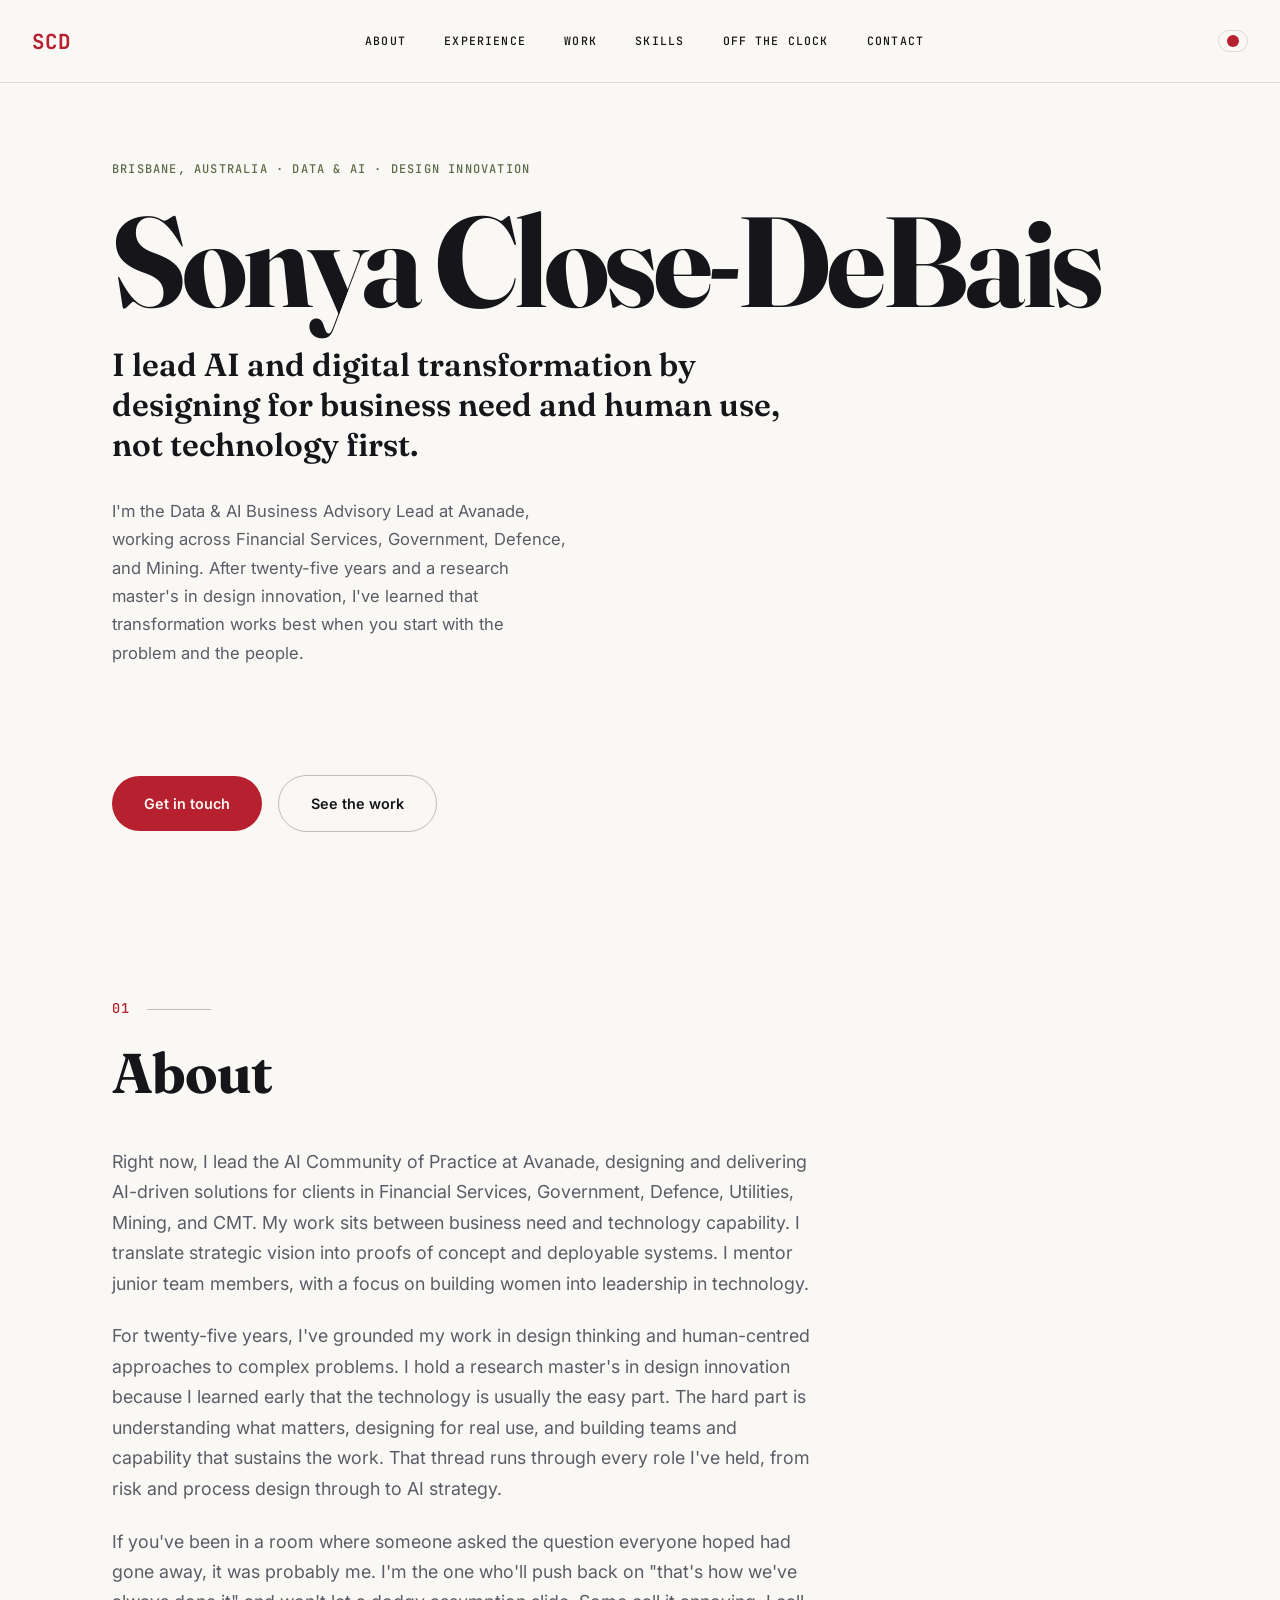
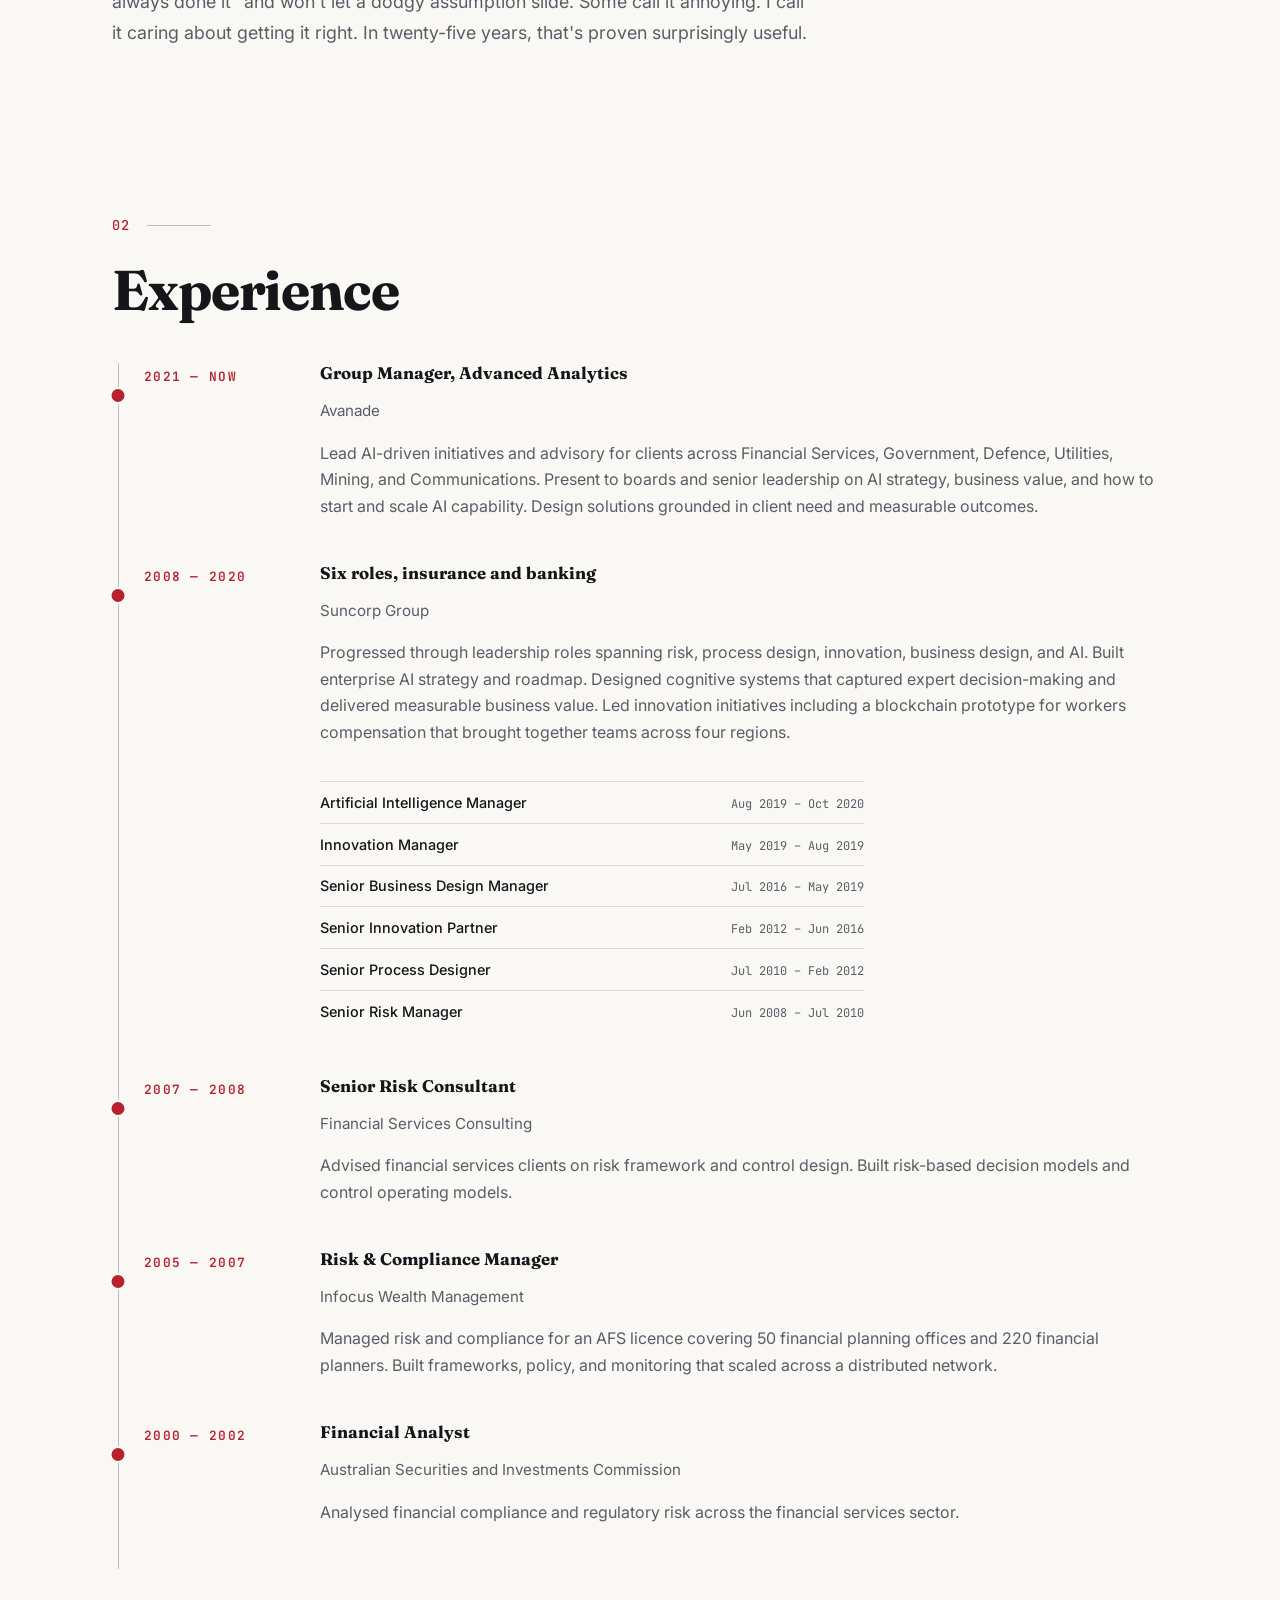
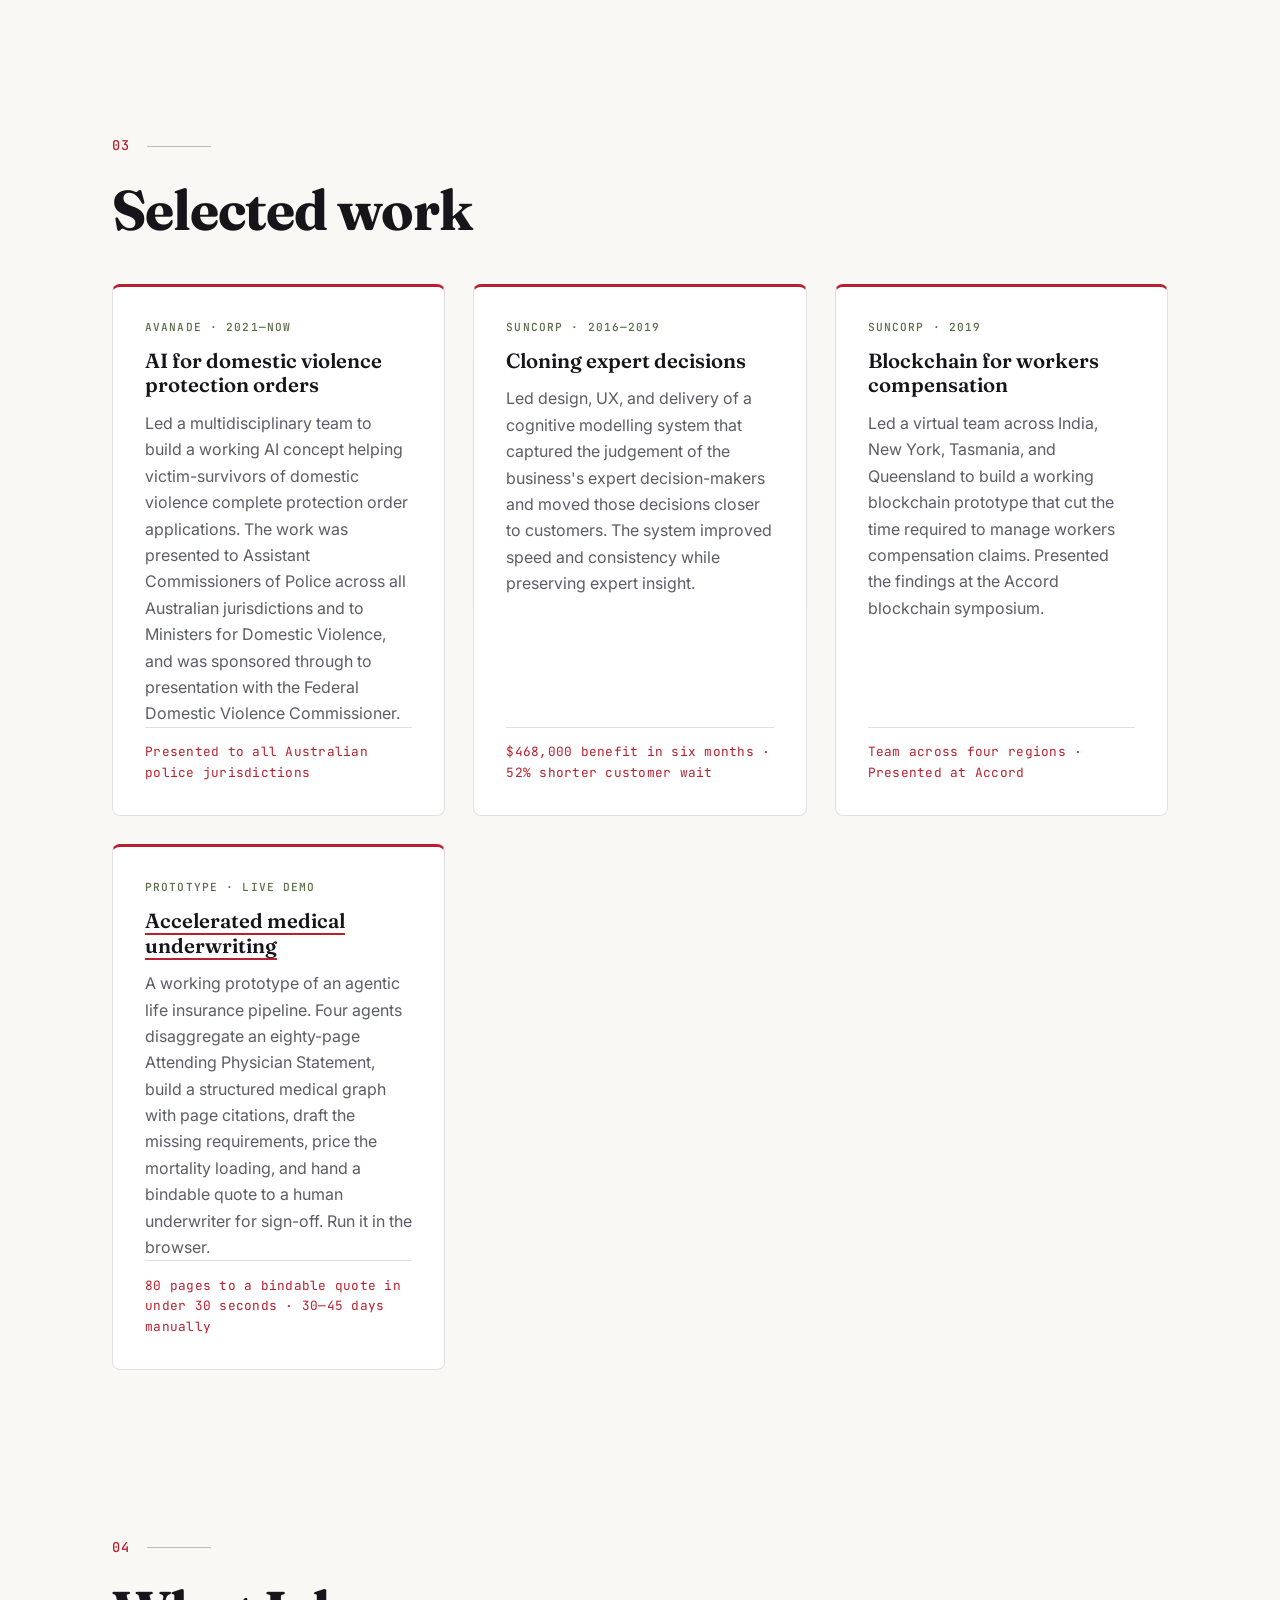
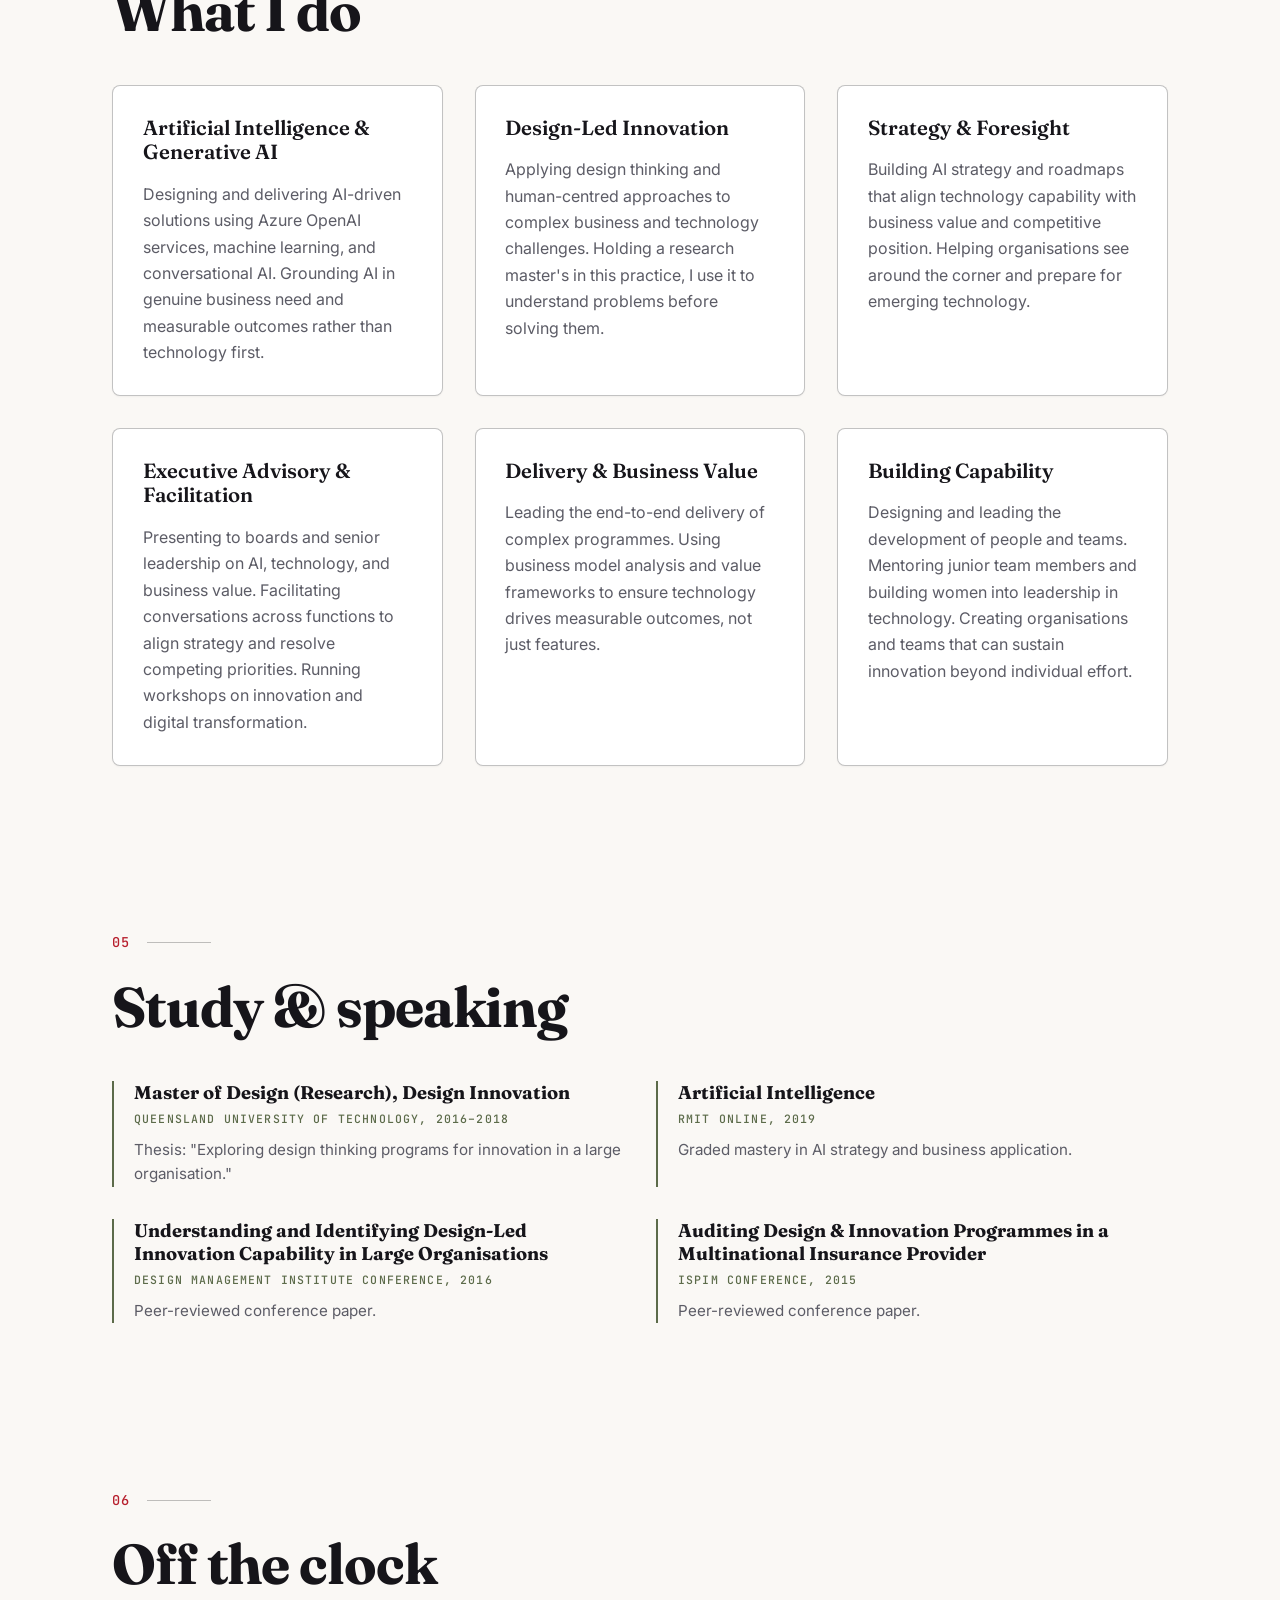
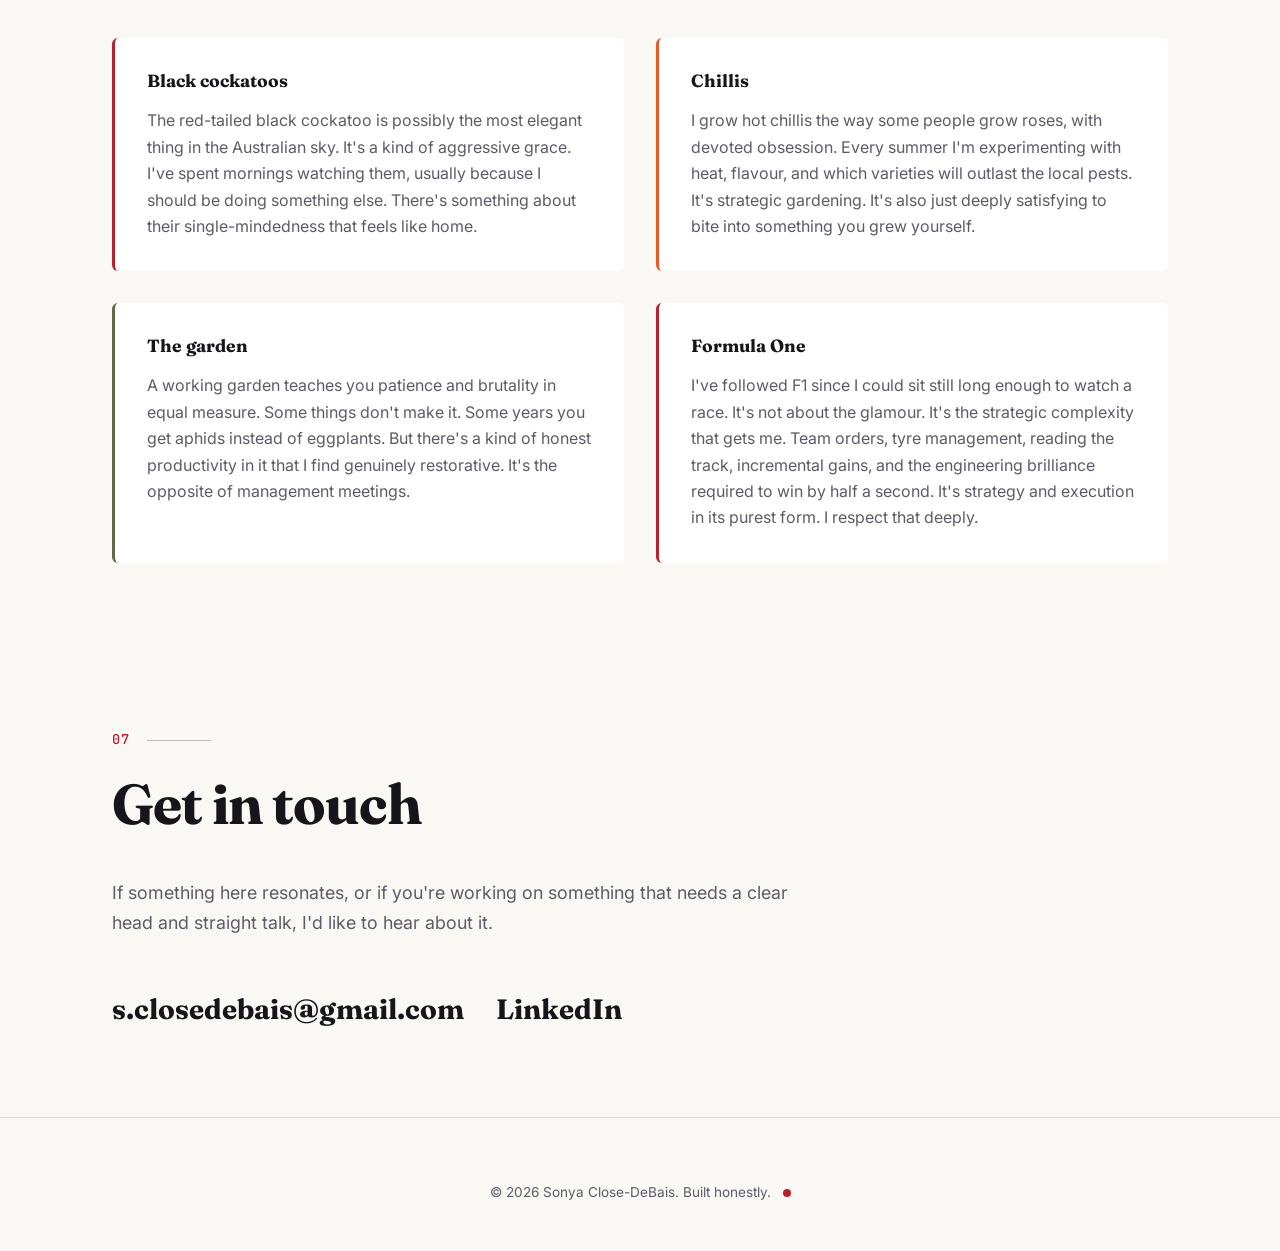
==== commit 5f2259d9: "Add Accelerated Medical Underwriting prototype A self-contained demo of an agentic life insurance un" ====
--- a/index.html
+++ b/index.html
@@ -7,6 +7,16 @@
     <title>Sonya Close-DeBais | Data & AI Advisory</title>
     <meta name="description" content="Sonya Close-DeBais. Data & AI Business Advisory Lead at Avanade. 25+ years in design-led digital transformation, AI strategy, and building capability.">
     <link rel="stylesheet" href="styles.css">
+    <noscript>
+      <style>
+        /* The reveal animation starts hidden and is switched on by script.js.
+           With no JS there is nothing to switch it on, so show everything. */
+        .section, .timeline-item, .skill, .passion, .case, .edu-item {
+          opacity: 1 !important;
+          transform: none !important;
+        }
+      </style>
+    </noscript>
 </head>
 <body>
     <a class="skip" href="#top">Skip to content</a>
@@ -139,6 +149,12 @@
                     <p class="case-text">Led a virtual team across India, New York, Tasmania, and Queensland to build a working blockchain prototype that cut the time required to manage workers compensation claims. Presented the findings at the Accord blockchain symposium.</p>
                     <p class="case-metric">Team across four regions · Presented at Accord</p>
                 </article>
+                <article class="case">
+                    <p class="case-kicker">Prototype · Live demo</p>
+                    <h3 class="case-title"><a href="prototypes/accelerated-underwriting.html">Accelerated medical underwriting</a></h3>
+                    <p class="case-text">A working prototype of an agentic life insurance pipeline. Four agents disaggregate an eighty-page Attending Physician Statement, build a structured medical graph with page citations, draft the missing requirements, price the mortality loading, and hand a bindable quote to a human underwriter for sign-off. Run it in the browser.</p>
+                    <p class="case-metric">80 pages to a bindable quote in under 30 seconds · 30—45 days manually</p>
+                </article>
             </div>
         </section>
 
--- a/styles.css
+++ b/styles.css
@@ -848,6 +848,15 @@
   font-weight: 600;
   line-height: 1.2;
   margin-bottom: 0.75rem;
+}
+
+.case-title a {
+  border-bottom: 2px solid var(--accent);
+  transition: color 0.2s ease;
+}
+
+.case-title a:hover {
+  color: var(--accent);
 }
 
 .case-text {
